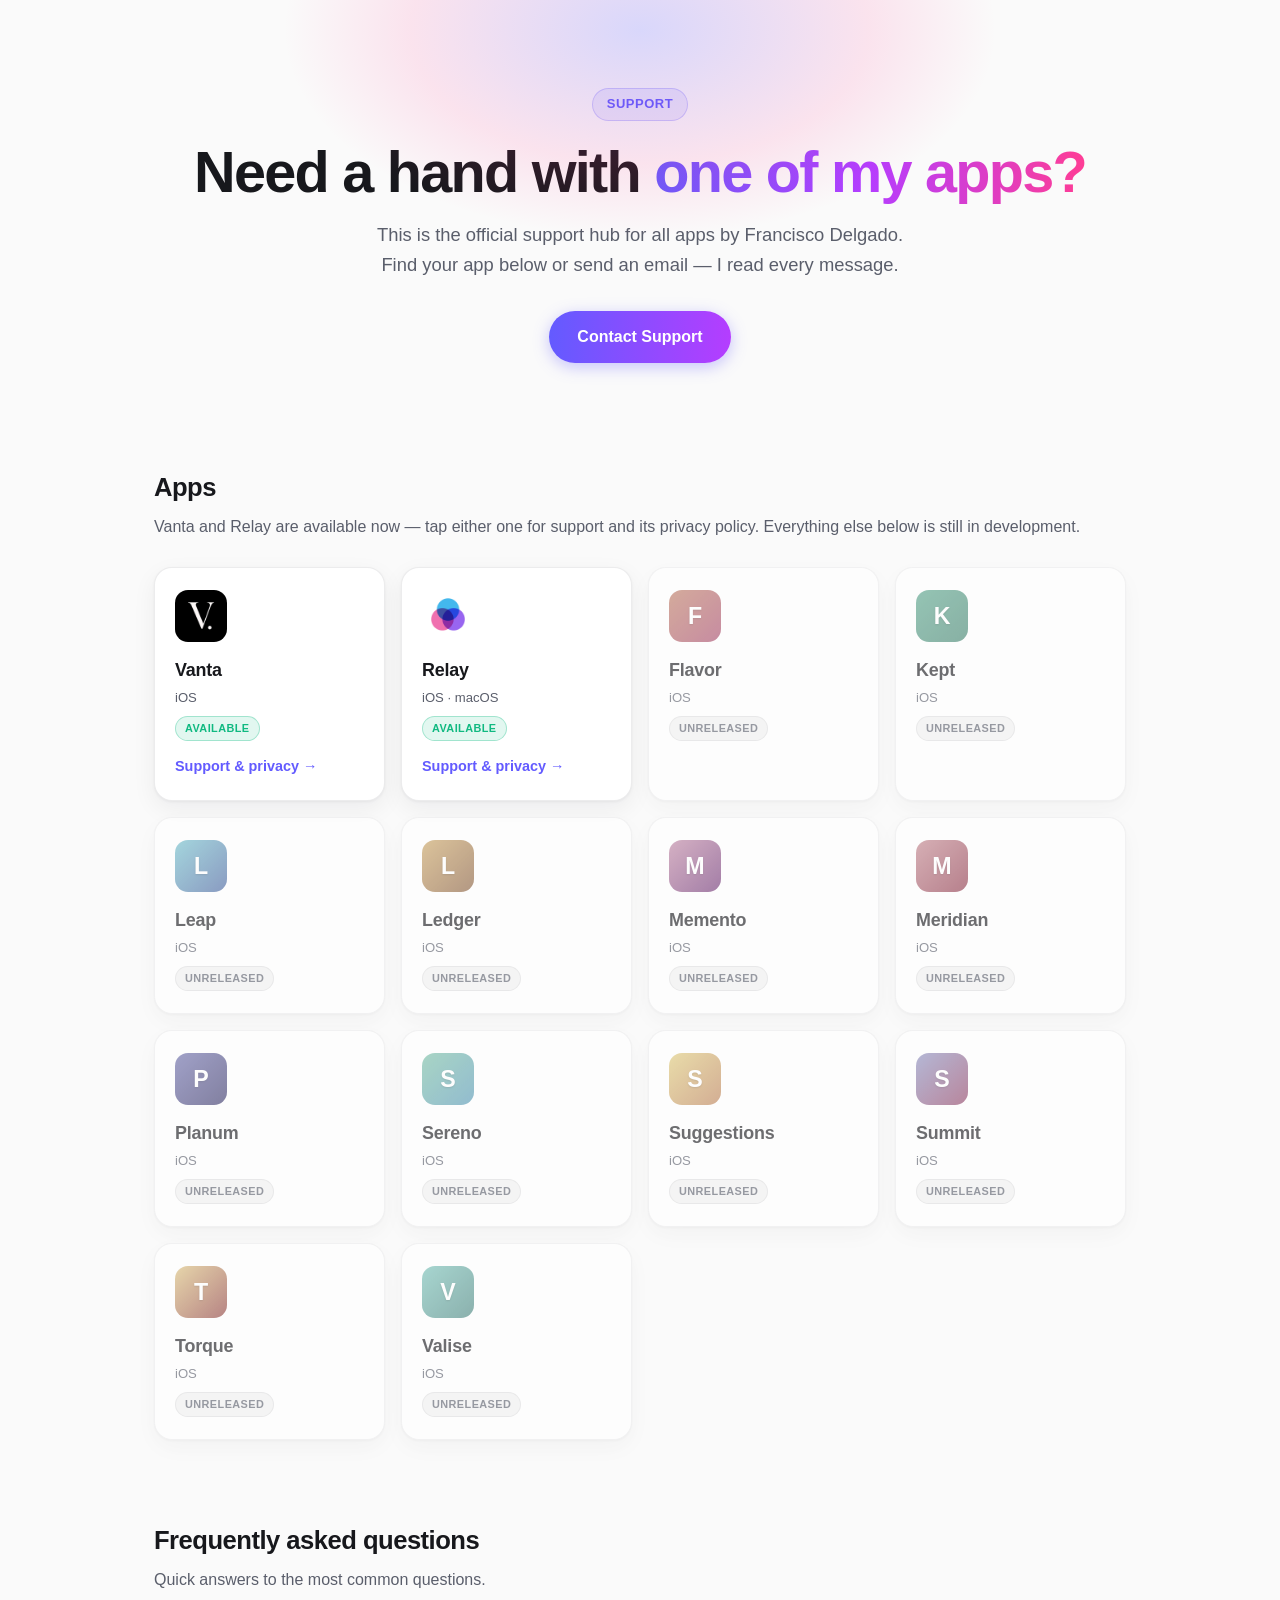
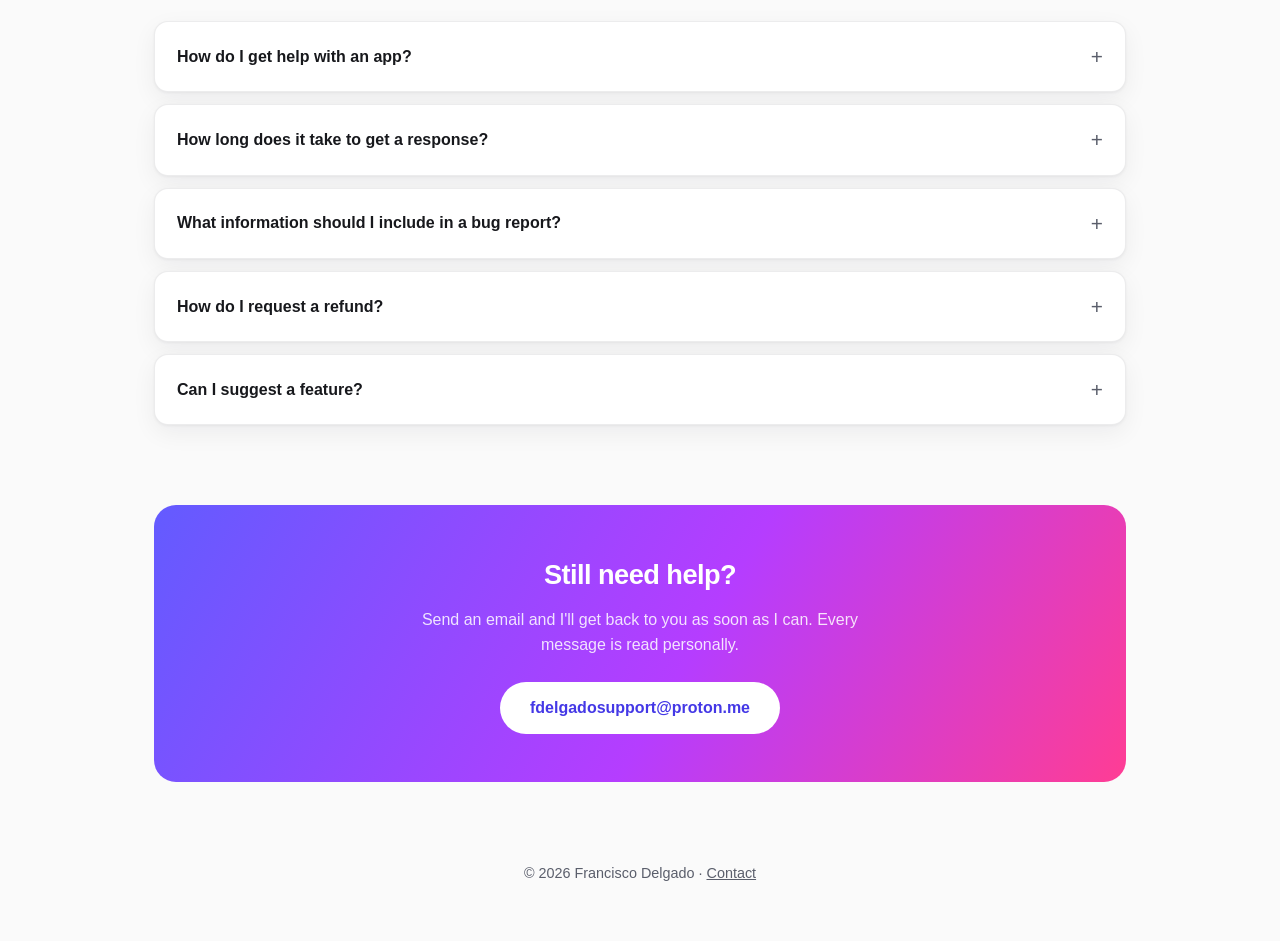
==== index.html @ d61bc94a "Add files via upload" ====
<!DOCTYPE html>
<html lang="en">
<head>
<meta charset="UTF-8">
<meta name="viewport" content="width=device-width, initial-scale=1.0">
<title>App Support — Francisco Delgado</title>
<meta name="description" content="Support hub for apps by Francisco Delgado. Get help with Vanta and see what's coming next.">
<link rel="stylesheet" href="style.css">
</head>
<body>

<header>
  <div class="hero-glow"></div>
  <div class="container">
    <span class="badge">Support</span>
    <h1>Need a hand with <span class="gradient">one of my apps?</span></h1>
    <p class="hero-sub">This is the official support hub for all apps by Francisco Delgado. Find your app below or send an email — I read every message.</p>
    <a class="hero-cta" href="mailto:fdelgadosupport@proton.me?subject=App%20Support">Contact Support</a>
  </div>
</header>

<main class="container">

  <section id="apps">
    <h2 class="section-title">Apps</h2>
    <p class="section-sub">Vanta and Relay are available now — tap either one for support and its privacy policy. Everything else below is still in development.</p>
    <div class="app-grid">

      <a class="app-card" id="vanta" href="vanta.html">
        <img class="app-icon" src="vanta-icon.png" alt="Vanta app icon">
        <div class="app-name">Vanta</div>
        <div class="app-platform">iOS</div>
        <span class="status-badge available">Available</span>
        <span class="app-card-cta">Support & privacy →</span>
      </a>

      <a class="app-card" id="relay" href="relay.html">
        <img class="app-icon" src="relay-icon.png" alt="Relay app icon">
        <div class="app-name">Relay</div>
        <div class="app-platform">iOS · macOS</div>
        <span class="status-badge available">Available</span>
        <span class="app-card-cta">Support & privacy →</span>
      </a>

      <div class="app-card is-unreleased" id="flavor">
        <div class="app-icon g-flavor">F</div>
        <div class="app-name">Flavor</div>
        <div class="app-platform">iOS</div>
        <span class="status-badge unreleased">Unreleased</span>
      </div>

      <div class="app-card is-unreleased" id="kept">
        <div class="app-icon g-kept">K</div>
        <div class="app-name">Kept</div>
        <div class="app-platform">iOS</div>
        <span class="status-badge unreleased">Unreleased</span>
      </div>

      <div class="app-card is-unreleased" id="leap">
        <div class="app-icon g-leap">L</div>
        <div class="app-name">Leap</div>
        <div class="app-platform">iOS</div>
        <span class="status-badge unreleased">Unreleased</span>
      </div>

      <div class="app-card is-unreleased" id="ledger">
        <div class="app-icon g-ledger">L</div>
        <div class="app-name">Ledger</div>
        <div class="app-platform">iOS</div>
        <span class="status-badge unreleased">Unreleased</span>
      </div>

      <div class="app-card is-unreleased" id="memento">
        <div class="app-icon g-memento">M</div>
        <div class="app-name">Memento</div>
        <div class="app-platform">iOS</div>
        <span class="status-badge unreleased">Unreleased</span>
      </div>

      <div class="app-card is-unreleased" id="meridian">
        <div class="app-icon g-meridian">M</div>
        <div class="app-name">Meridian</div>
        <div class="app-platform">iOS</div>
        <span class="status-badge unreleased">Unreleased</span>
      </div>

      <div class="app-card is-unreleased" id="planum">
        <div class="app-icon g-planum">P</div>
        <div class="app-name">Planum</div>
        <div class="app-platform">iOS</div>
        <span class="status-badge unreleased">Unreleased</span>
      </div>

      <div class="app-card is-unreleased" id="sereno">
        <div class="app-icon g-sereno">S</div>
        <div class="app-name">Sereno</div>
        <div class="app-platform">iOS</div>
        <span class="status-badge unreleased">Unreleased</span>
      </div>

      <div class="app-card is-unreleased" id="suggestions">
        <div class="app-icon g-suggestions">S</div>
        <div class="app-name">Suggestions</div>
        <div class="app-platform">iOS</div>
        <span class="status-badge unreleased">Unreleased</span>
      </div>

      <div class="app-card is-unreleased" id="summit">
        <div class="app-icon g-summit">S</div>
        <div class="app-name">Summit</div>
        <div class="app-platform">iOS</div>
        <span class="status-badge unreleased">Unreleased</span>
      </div>

      <div class="app-card is-unreleased" id="torque">
        <div class="app-icon g-torque">T</div>
        <div class="app-name">Torque</div>
        <div class="app-platform">iOS</div>
        <span class="status-badge unreleased">Unreleased</span>
      </div>

      <div class="app-card is-unreleased" id="valise">
        <div class="app-icon g-valise">V</div>
        <div class="app-name">Valise</div>
        <div class="app-platform">iOS</div>
        <span class="status-badge unreleased">Unreleased</span>
      </div>

    </div>
  </section>

  <section id="faq">
    <h2 class="section-title">Frequently asked questions</h2>
    <p class="section-sub">Quick answers to the most common questions.</p>
    <div class="faq-list">
      <details>
        <summary>How do I get help with an app?</summary>
        <div class="faq-body">Email <a href="mailto:fdelgadosupport@proton.me">fdelgadosupport@proton.me</a> with the app name in the subject line, or open the app's page above and use its "Get support" link. Please describe what happened, what you expected, and — if possible — the steps to reproduce the issue.</div>
      </details>
      <details>
        <summary>How long does it take to get a response?</summary>
        <div class="faq-body">I aim to reply to every support email within 2–3 business days. Bug reports that affect many users are prioritized.</div>
      </details>
      <details>
        <summary>What information should I include in a bug report?</summary>
        <div class="faq-body">The app name and version, your iPhone or iPad model, your iOS version, and a short description of the problem. Screenshots or screen recordings help a lot.</div>
      </details>
      <details>
        <summary>How do I request a refund?</summary>
        <div class="faq-body">Purchases and subscriptions are processed by Apple, so refunds are handled directly through them. Visit <a href="https://reportaproblem.apple.com" target="_blank" rel="noopener">reportaproblem.apple.com</a>, sign in with your Apple ID, and select the purchase you'd like refunded.</div>
      </details>
      <details>
        <summary>Can I suggest a feature?</summary>
        <div class="faq-body">Absolutely — feature ideas are always welcome. Send them to the same support email with the app name in the subject line.</div>
      </details>
    </div>
  </section>

  <section id="contact">
    <div class="contact-card">
      <h2>Still need help?</h2>
      <p>Send an email and I'll get back to you as soon as I can. Every message is read personally.</p>
      <a class="contact-btn" href="mailto:fdelgadosupport@proton.me?subject=App%20Support">fdelgadosupport@proton.me</a>
    </div>
  </section>

</main>

<footer>
  <div class="container">
    © 2026 Francisco Delgado · <a href="mailto:fdelgadosupport@proton.me">Contact</a>
  </div>
</footer>

</body>
</html>
---- style.css ----
:root {
  --bg: #fafafa;
  --surface: #ffffff;
  --text: #17181c;
  --text-secondary: #5a5e6b;
  --border: rgba(23, 24, 28, 0.08);
  --shadow: 0 1px 3px rgba(23, 24, 28, 0.05), 0 8px 24px rgba(23, 24, 28, 0.06);
  --shadow-hover: 0 2px 6px rgba(23, 24, 28, 0.07), 0 16px 40px rgba(23, 24, 28, 0.12);
}
@media (prefers-color-scheme: dark) {
  :root {
    --bg: #0c0d12;
    --surface: #16181f;
    --text: #f2f3f7;
    --text-secondary: #9aa0af;
    --border: rgba(242, 243, 247, 0.09);
    --shadow: 0 1px 3px rgba(0, 0, 0, 0.3), 0 8px 24px rgba(0, 0, 0, 0.35);
    --shadow-hover: 0 2px 6px rgba(0, 0, 0, 0.35), 0 16px 40px rgba(0, 0, 0, 0.5);
  }
}

* { margin: 0; padding: 0; box-sizing: border-box; }

body {
  font-family: -apple-system, BlinkMacSystemFont, "SF Pro Text", "Segoe UI", Roboto, Helvetica, Arial, sans-serif;
  background: var(--bg);
  color: var(--text);
  line-height: 1.6;
  -webkit-font-smoothing: antialiased;
}

.container {
  max-width: 1020px;
  margin: 0 auto;
  padding: 0 24px;
}

/* ---- Hero ---- */
header {
  padding: 88px 0 64px;
  text-align: center;
  position: relative;
  overflow: hidden;
}
header.compact { padding: 56px 0 48px; }
.hero-glow {
  position: absolute;
  top: -180px;
  left: 50%;
  transform: translateX(-50%);
  width: 720px;
  height: 420px;
  background: radial-gradient(ellipse at center,
    rgba(99, 91, 255, 0.22) 0%,
    rgba(255, 61, 148, 0.12) 45%,
    transparent 70%);
  pointer-events: none;
}
.badge {
  display: inline-block;
  font-size: 13px;
  font-weight: 600;
  letter-spacing: 0.04em;
  text-transform: uppercase;
  color: #635bff;
  background: rgba(99, 91, 255, 0.1);
  border: 1px solid rgba(99, 91, 255, 0.25);
  padding: 5px 14px;
  border-radius: 999px;
  margin-bottom: 20px;
}
@media (prefers-color-scheme: dark) {
  .badge { color: #9d97ff; }
}
h1 {
  font-size: clamp(2.4rem, 6vw, 3.6rem);
  font-weight: 800;
  letter-spacing: -0.03em;
  line-height: 1.1;
  margin-bottom: 16px;
}
h1 .gradient {
  background: linear-gradient(92deg, #635bff 0%, #b53dff 50%, #ff3d94 100%);
  -webkit-background-clip: text;
  background-clip: text;
  -webkit-text-fill-color: transparent;
  color: transparent;
}
.hero-sub {
  font-size: 1.15rem;
  color: var(--text-secondary);
  max-width: 560px;
  margin: 0 auto 32px;
}
.hero-cta {
  display: inline-block;
  font-size: 1rem;
  font-weight: 600;
  color: #fff;
  background: linear-gradient(92deg, #635bff, #b53dff);
  padding: 13px 28px;
  border-radius: 999px;
  text-decoration: none;
  box-shadow: 0 4px 16px rgba(99, 91, 255, 0.35);
  transition: transform 0.15s ease, box-shadow 0.15s ease;
}
.hero-cta:hover {
  transform: translateY(-2px);
  box-shadow: 0 8px 24px rgba(99, 91, 255, 0.45);
}

/* ---- Back link ---- */
.back-link {
  display: inline-flex;
  align-items: center;
  gap: 6px;
  font-size: 0.9rem;
  font-weight: 600;
  color: var(--text-secondary);
  text-decoration: none;
}
.back-link:hover { color: var(--text); }

/* ---- App detail hero ---- */
.app-hero {
  display: flex;
  align-items: center;
  gap: 20px;
  margin-top: 28px;
}
.app-hero-icon {
  width: 72px;
  height: 72px;
  border-radius: 18px;
  display: flex;
  align-items: center;
  justify-content: center;
  font-size: 2rem;
  font-weight: 800;
  color: #fff;
  text-shadow: 0 1px 2px rgba(0, 0, 0, 0.18);
  flex-shrink: 0;
  box-shadow: var(--shadow);
}
.app-hero-info { text-align: left; }
.app-hero-info h1 {
  font-size: 2rem;
  margin-bottom: 6px;
}
.app-hero-meta {
  display: flex;
  align-items: center;
  gap: 10px;
  color: var(--text-secondary);
  font-weight: 500;
}

/* ---- Section headings ---- */
section { padding: 40px 0; }
.section-title {
  font-size: 1.6rem;
  font-weight: 700;
  letter-spacing: -0.02em;
  margin-bottom: 6px;
}
.section-sub {
  color: var(--text-secondary);
  margin-bottom: 28px;
}

/* ---- App grid ---- */
.app-grid {
  display: grid;
  grid-template-columns: repeat(auto-fill, minmax(220px, 1fr));
  gap: 16px;
}
.app-card {
  background: var(--surface);
  border: 1px solid var(--border);
  border-radius: 18px;
  padding: 22px 20px;
  box-shadow: var(--shadow);
  display: flex;
  flex-direction: column;
  align-items: flex-start;
  gap: 14px;
  transition: transform 0.18s ease, box-shadow 0.18s ease, border-color 0.18s ease;
  text-decoration: none;
  color: inherit;
}
a.app-card:hover {
  transform: translateY(-5px);
  box-shadow: var(--shadow-hover);
  border-color: rgba(99, 91, 255, 0.4);
}
a.app-card:hover .app-card-cta { text-decoration: underline; }
.app-card.is-unreleased:hover {
  border-color: rgba(128, 128, 128, 0.3);
}
.app-icon {
  width: 52px;
  height: 52px;
  border-radius: 13px;
  display: flex;
  align-items: center;
  justify-content: center;
  font-size: 1.45rem;
  font-weight: 800;
  color: #fff;
  text-shadow: 0 1px 2px rgba(0, 0, 0, 0.18);
  flex-shrink: 0;
}
img.app-icon, img.app-hero-icon {
  object-fit: cover;
  background: none;
}
.app-name {
  font-size: 1.12rem;
  font-weight: 700;
  letter-spacing: -0.01em;
}
.app-platform {
  font-size: 0.82rem;
  font-weight: 500;
  color: var(--text-secondary);
  margin-top: -12px;
}
.app-card-cta {
  font-size: 0.9rem;
  font-weight: 600;
  color: #635bff;
  margin-top: auto;
}
@media (prefers-color-scheme: dark) {
  .app-card-cta { color: #9d97ff; }
}

.status-badge {
  display: inline-block;
  font-size: 0.68rem;
  font-weight: 700;
  letter-spacing: 0.04em;
  text-transform: uppercase;
  padding: 3px 9px;
  border-radius: 999px;
  margin-top: -6px;
}
.status-badge.available {
  color: #10b981;
  background: rgba(16, 185, 129, 0.12);
  border: 1px solid rgba(16, 185, 129, 0.3);
}
.status-badge.unreleased {
  color: var(--text-secondary);
  background: rgba(128, 128, 128, 0.12);
  border: 1px solid var(--border);
}
.app-card.is-unreleased { opacity: 0.62; cursor: default; }
.app-card.is-unreleased .app-icon { filter: grayscale(55%); }

/* Vivid per-app icon gradients */
.g-flavor      { background: linear-gradient(135deg, #ff6b35, #ff2d78); }
.g-kept        { background: linear-gradient(135deg, #10b981, #059669); }
.g-leap        { background: linear-gradient(135deg, #22d3ee, #2563eb); }
.g-ledger      { background: linear-gradient(135deg, #f59e0b, #b45309); }
.g-memento     { background: linear-gradient(135deg, #f472b6, #a21caf); }
.g-meridian    { background: linear-gradient(135deg, #fb7185, #e11d48); }
.g-planum      { background: linear-gradient(135deg, #6366f1, #3730a3); }
.g-relay       { background: linear-gradient(135deg, #38bdf8, #6d28d9); }
.g-sereno      { background: linear-gradient(135deg, #34d399, #0ea5e9); }
.g-suggestions { background: linear-gradient(135deg, #facc15, #f97316); }
.g-summit      { background: linear-gradient(135deg, #818cf8, #db2777); }
.g-torque      { background: linear-gradient(135deg, #fbbf24, #dc2626); }
.g-valise      { background: linear-gradient(135deg, #2dd4bf, #0d9488); }
.g-vanta       { background: linear-gradient(135deg, #64748b, #1e1b4b); }

/* ---- FAQ ---- */
.faq-list { display: flex; flex-direction: column; gap: 12px; }
details {
  background: var(--surface);
  border: 1px solid var(--border);
  border-radius: 14px;
  box-shadow: var(--shadow);
  overflow: hidden;
}
summary {
  cursor: pointer;
  font-weight: 600;
  padding: 18px 22px;
  list-style: none;
  display: flex;
  justify-content: space-between;
  align-items: center;
  gap: 12px;
}
summary::-webkit-details-marker { display: none; }
summary::after {
  content: "+";
  font-size: 1.3rem;
  font-weight: 400;
  color: var(--text-secondary);
  transition: transform 0.2s ease;
}
details[open] summary::after { transform: rotate(45deg); }
.faq-body {
  padding: 0 22px 18px;
  color: var(--text-secondary);
}
.faq-body a { color: #635bff; font-weight: 600; text-decoration: none; }
.faq-body a:hover { text-decoration: underline; }
@media (prefers-color-scheme: dark) {
  .faq-body a { color: #9d97ff; }
}

/* ---- Contact ---- */
.contact-card {
  background: linear-gradient(120deg, #635bff, #b53dff 55%, #ff3d94);
  border-radius: 22px;
  padding: 48px 32px;
  text-align: center;
  color: #fff;
}
.contact-card h2 {
  font-size: 1.7rem;
  font-weight: 800;
  letter-spacing: -0.02em;
  margin-bottom: 10px;
}
.contact-card p {
  color: rgba(255, 255, 255, 0.85);
  max-width: 480px;
  margin: 0 auto 24px;
}
.contact-btn {
  display: inline-block;
  background: #fff;
  color: #4438e6;
  font-weight: 700;
  padding: 13px 30px;
  border-radius: 999px;
  text-decoration: none;
  transition: transform 0.15s ease;
}
.contact-btn:hover { transform: translateY(-2px); }

/* ---- Privacy policy ---- */
.policy-card {
  background: var(--surface);
  border: 1px solid var(--border);
  border-radius: 18px;
  box-shadow: var(--shadow);
  padding: 32px 36px;
}
.policy-card .policy-meta {
  color: var(--text);
  font-weight: 500;
  margin-bottom: 16px;
}
.policy-card h3 {
  font-size: 1.05rem;
  font-weight: 700;
  letter-spacing: -0.01em;
  margin: 22px 0 8px;
}
.policy-card h3:first-of-type { margin-top: 0; }
.policy-card p {
  color: var(--text-secondary);
  margin-bottom: 10px;
}
.policy-card p:last-child { margin-bottom: 0; }
.policy-card a {
  color: #635bff;
  font-weight: 600;
  text-decoration: none;
}
.policy-card a:hover { text-decoration: underline; }
@media (prefers-color-scheme: dark) {
  .policy-card a { color: #9d97ff; }
}

/* ---- Footer ---- */
footer {
  padding: 40px 0 56px;
  text-align: center;
  color: var(--text-secondary);
  font-size: 0.9rem;
}
footer a { color: inherit; }
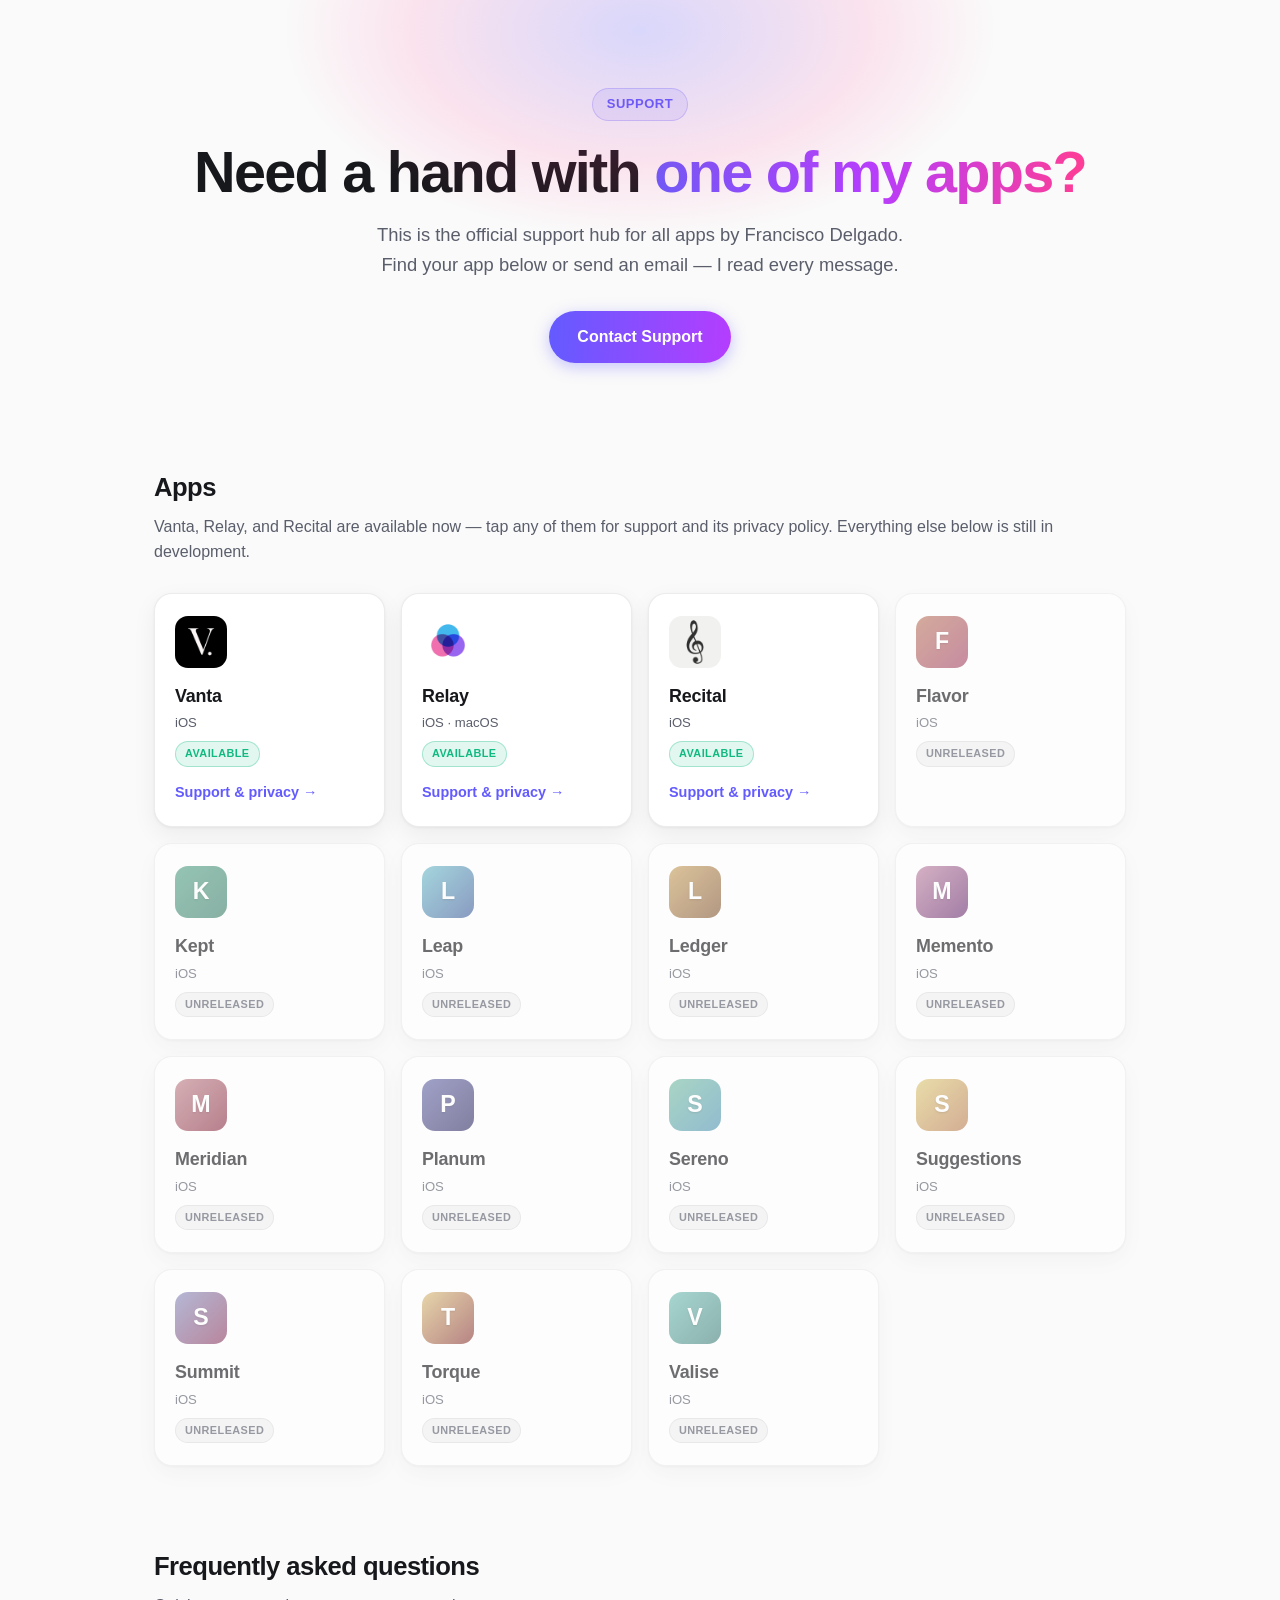
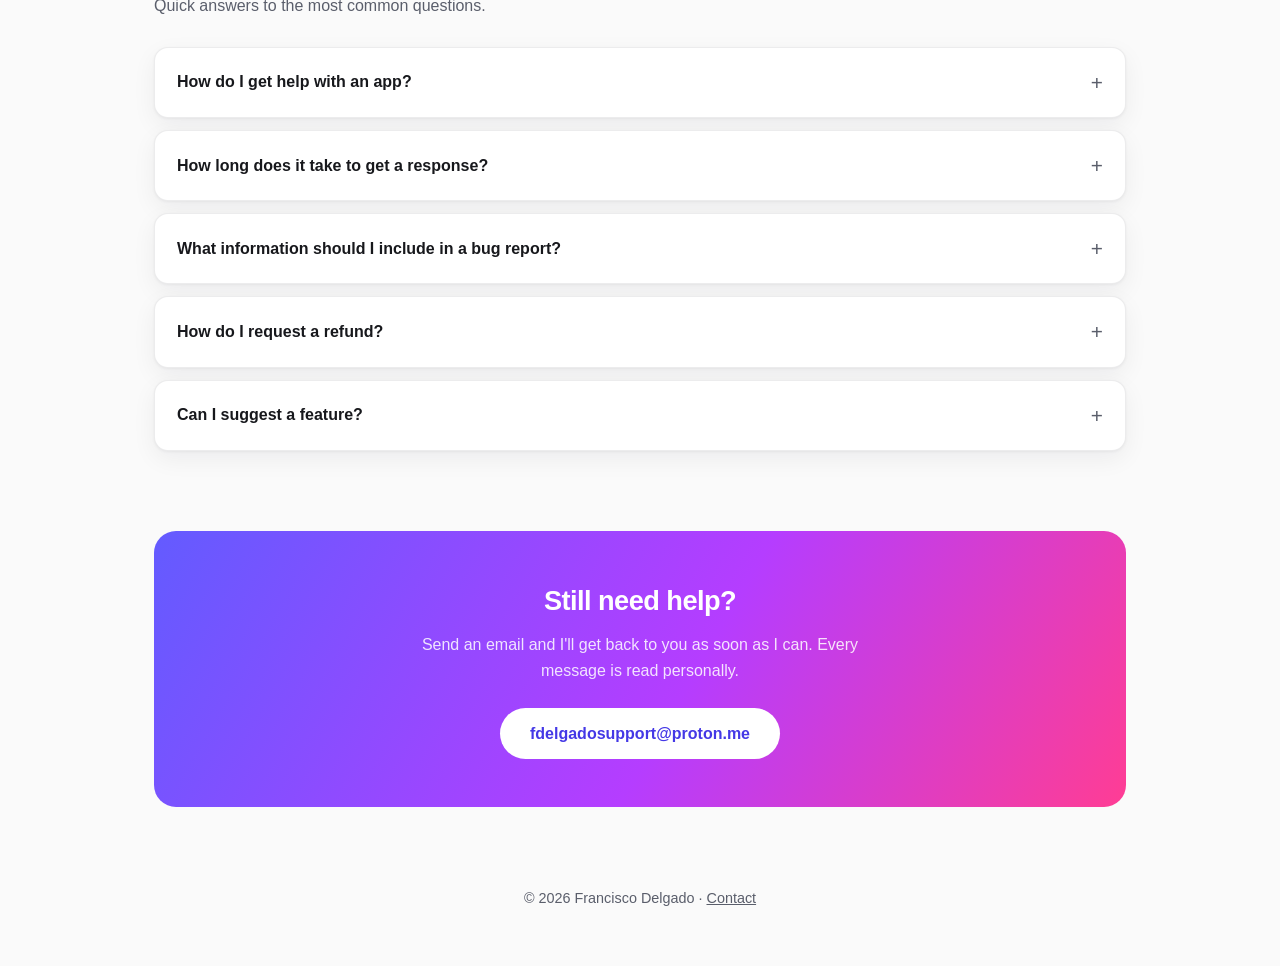
==== commit fa0bb949: "Add files via upload" ====
--- a/index.html
+++ b/index.html
@@ -4,7 +4,7 @@
 <meta charset="UTF-8">
 <meta name="viewport" content="width=device-width, initial-scale=1.0">
 <title>App Support — Francisco Delgado</title>
-<meta name="description" content="Support hub for apps by Francisco Delgado. Get help with Vanta and see what's coming next.">
+<meta name="description" content="Support hub for apps by Francisco Delgado. Get help with Vanta, Relay, and Recital, and see what's coming next.">
 <link rel="stylesheet" href="style.css">
 </head>
 <body>
@@ -23,7 +23,7 @@
 
   <section id="apps">
     <h2 class="section-title">Apps</h2>
-    <p class="section-sub">Vanta and Relay are available now — tap either one for support and its privacy policy. Everything else below is still in development.</p>
+    <p class="section-sub">Vanta, Relay, and Recital are available now — tap any of them for support and its privacy policy. Everything else below is still in development.</p>
     <div class="app-grid">
 
       <a class="app-card" id="vanta" href="vanta.html">
@@ -38,6 +38,14 @@
         <img class="app-icon" src="relay-icon.png" alt="Relay app icon">
         <div class="app-name">Relay</div>
         <div class="app-platform">iOS · macOS</div>
+        <span class="status-badge available">Available</span>
+        <span class="app-card-cta">Support & privacy →</span>
+      </a>
+
+      <a class="app-card" id="recital" href="recital.html">
+        <img class="app-icon" src="recital-icon.png" alt="Recital app icon">
+        <div class="app-name">Recital</div>
+        <div class="app-platform">iOS</div>
         <span class="status-badge available">Available</span>
         <span class="app-card-cta">Support & privacy →</span>
       </a>
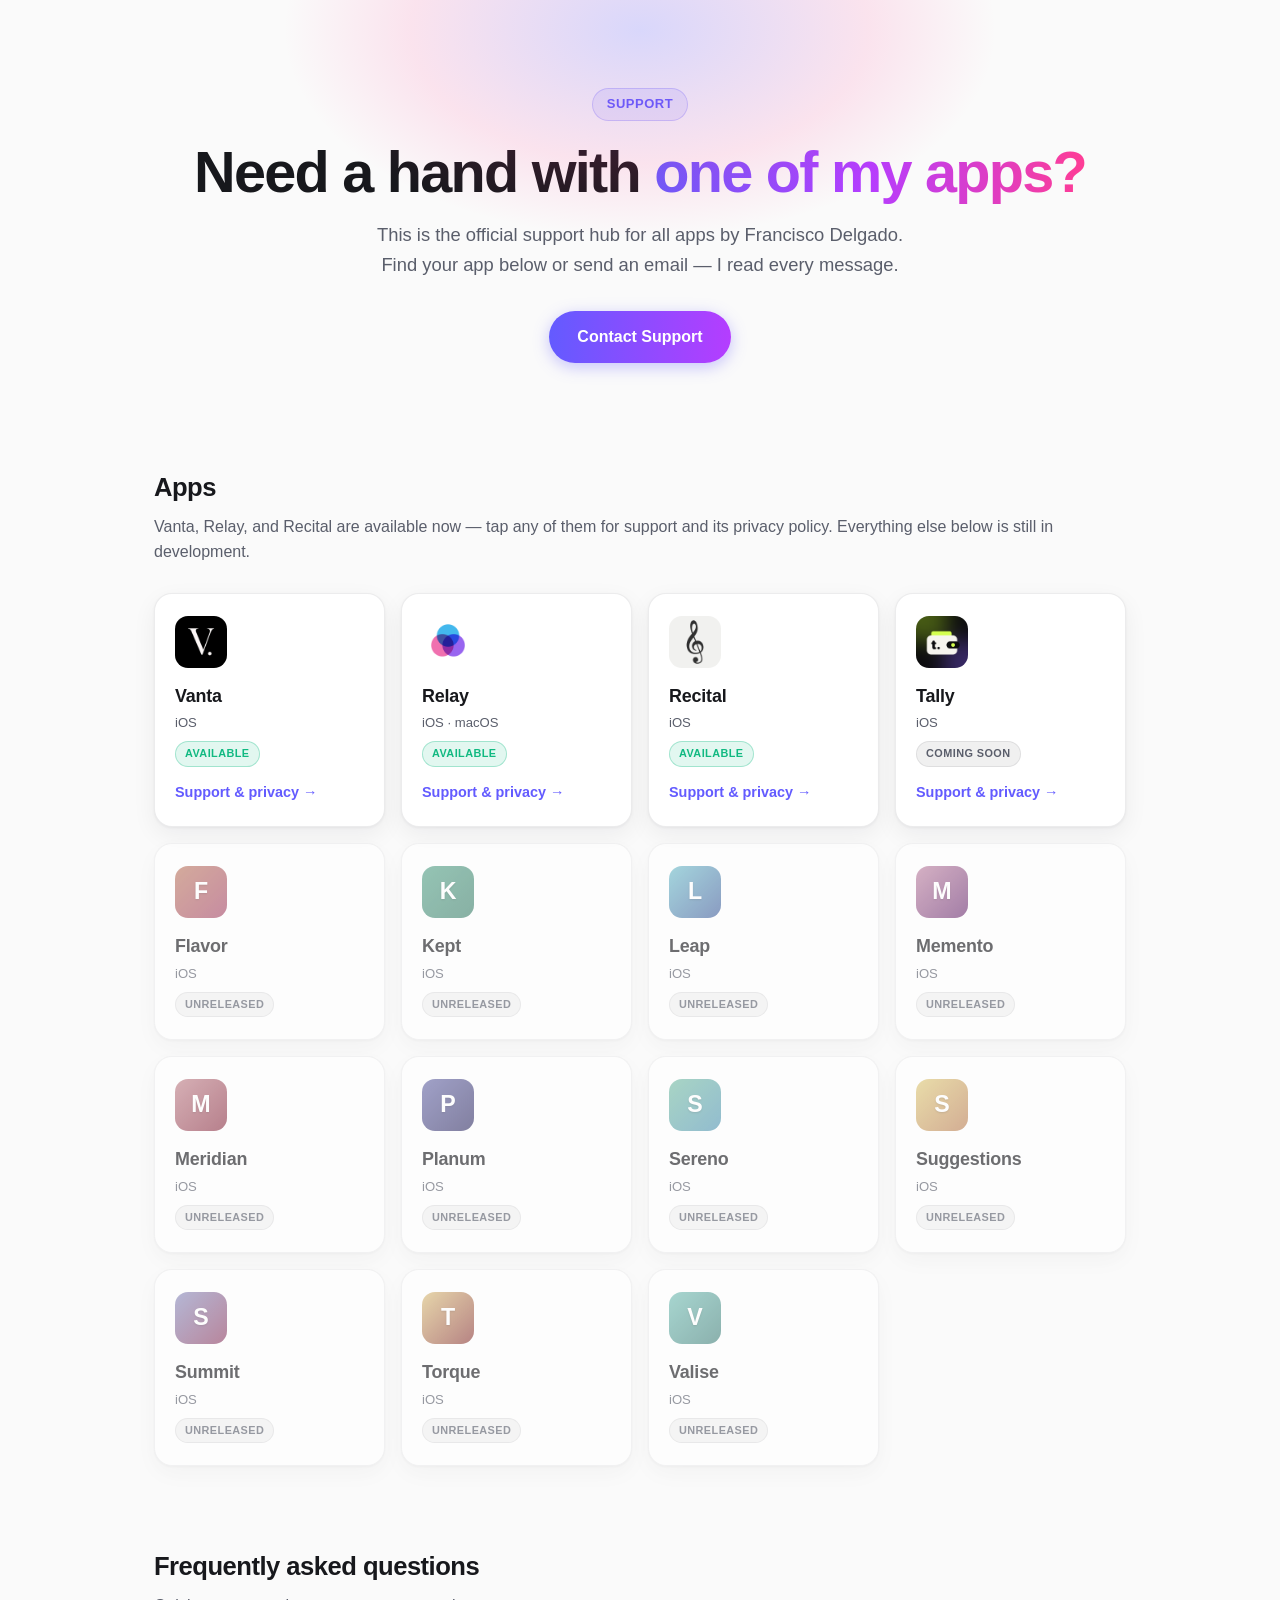
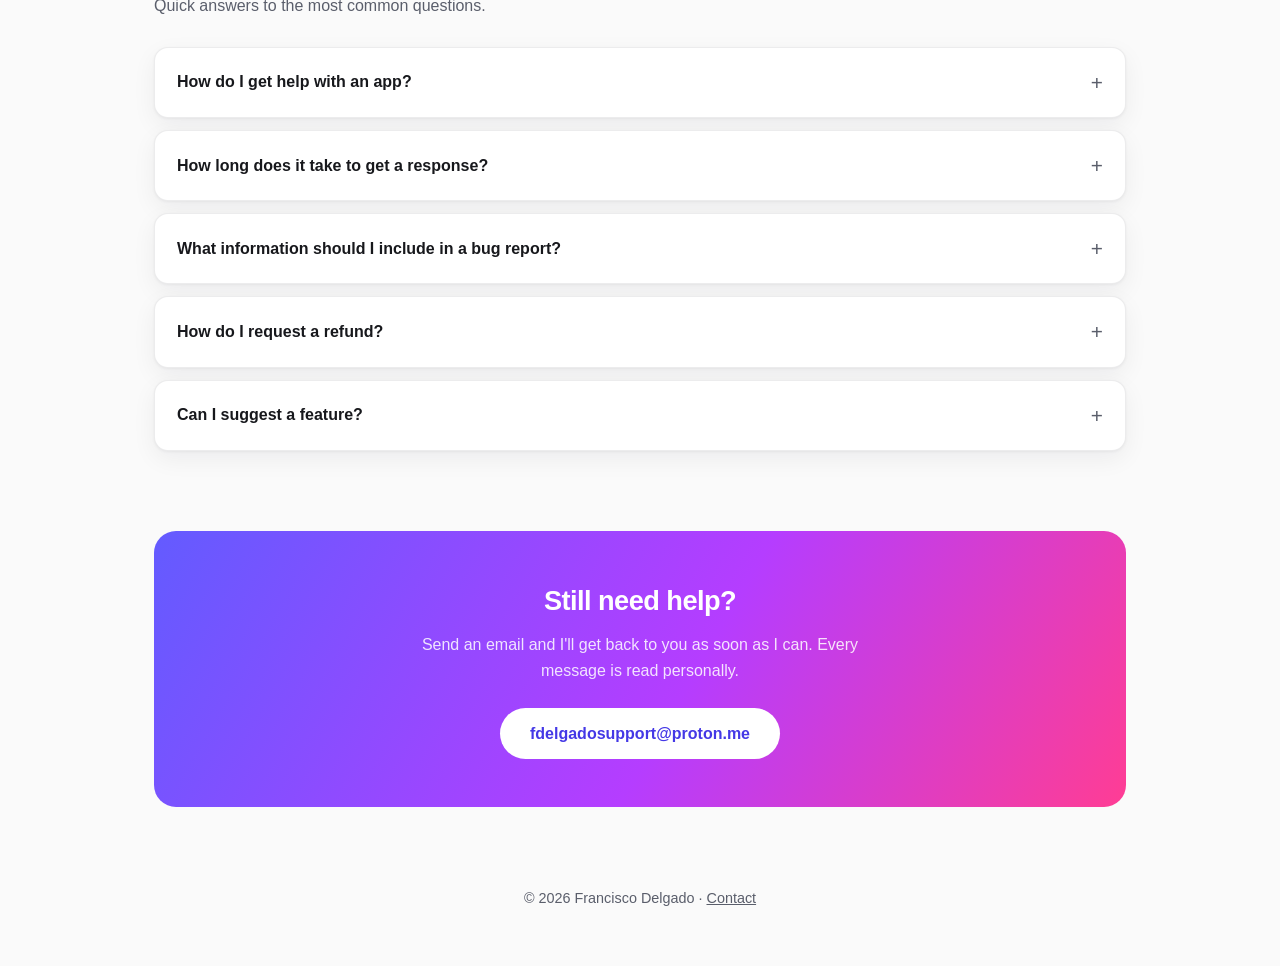
==== commit cea5a4b0: "Add Tally app page and home card; replace placeholder Ledger card Co-Authored-By: Claude Sonnet 5.5 " ====
--- a/index.html
+++ b/index.html
@@ -50,6 +50,14 @@
         <span class="app-card-cta">Support & privacy →</span>
       </a>
 
+      <a class="app-card" id="tally" href="tally.html">
+        <img class="app-icon" src="tally-icon.png" alt="Tally app icon">
+        <div class="app-name">Tally</div>
+        <div class="app-platform">iOS</div>
+        <span class="status-badge unreleased">Coming soon</span>
+        <span class="app-card-cta">Support &amp; privacy →</span>
+      </a>
+
       <div class="app-card is-unreleased" id="flavor">
         <div class="app-icon g-flavor">F</div>
         <div class="app-name">Flavor</div>
@@ -67,13 +75,6 @@
       <div class="app-card is-unreleased" id="leap">
         <div class="app-icon g-leap">L</div>
         <div class="app-name">Leap</div>
-        <div class="app-platform">iOS</div>
-        <span class="status-badge unreleased">Unreleased</span>
-      </div>
-
-      <div class="app-card is-unreleased" id="ledger">
-        <div class="app-icon g-ledger">L</div>
-        <div class="app-name">Ledger</div>
         <div class="app-platform">iOS</div>
         <span class="status-badge unreleased">Unreleased</span>
       </div>
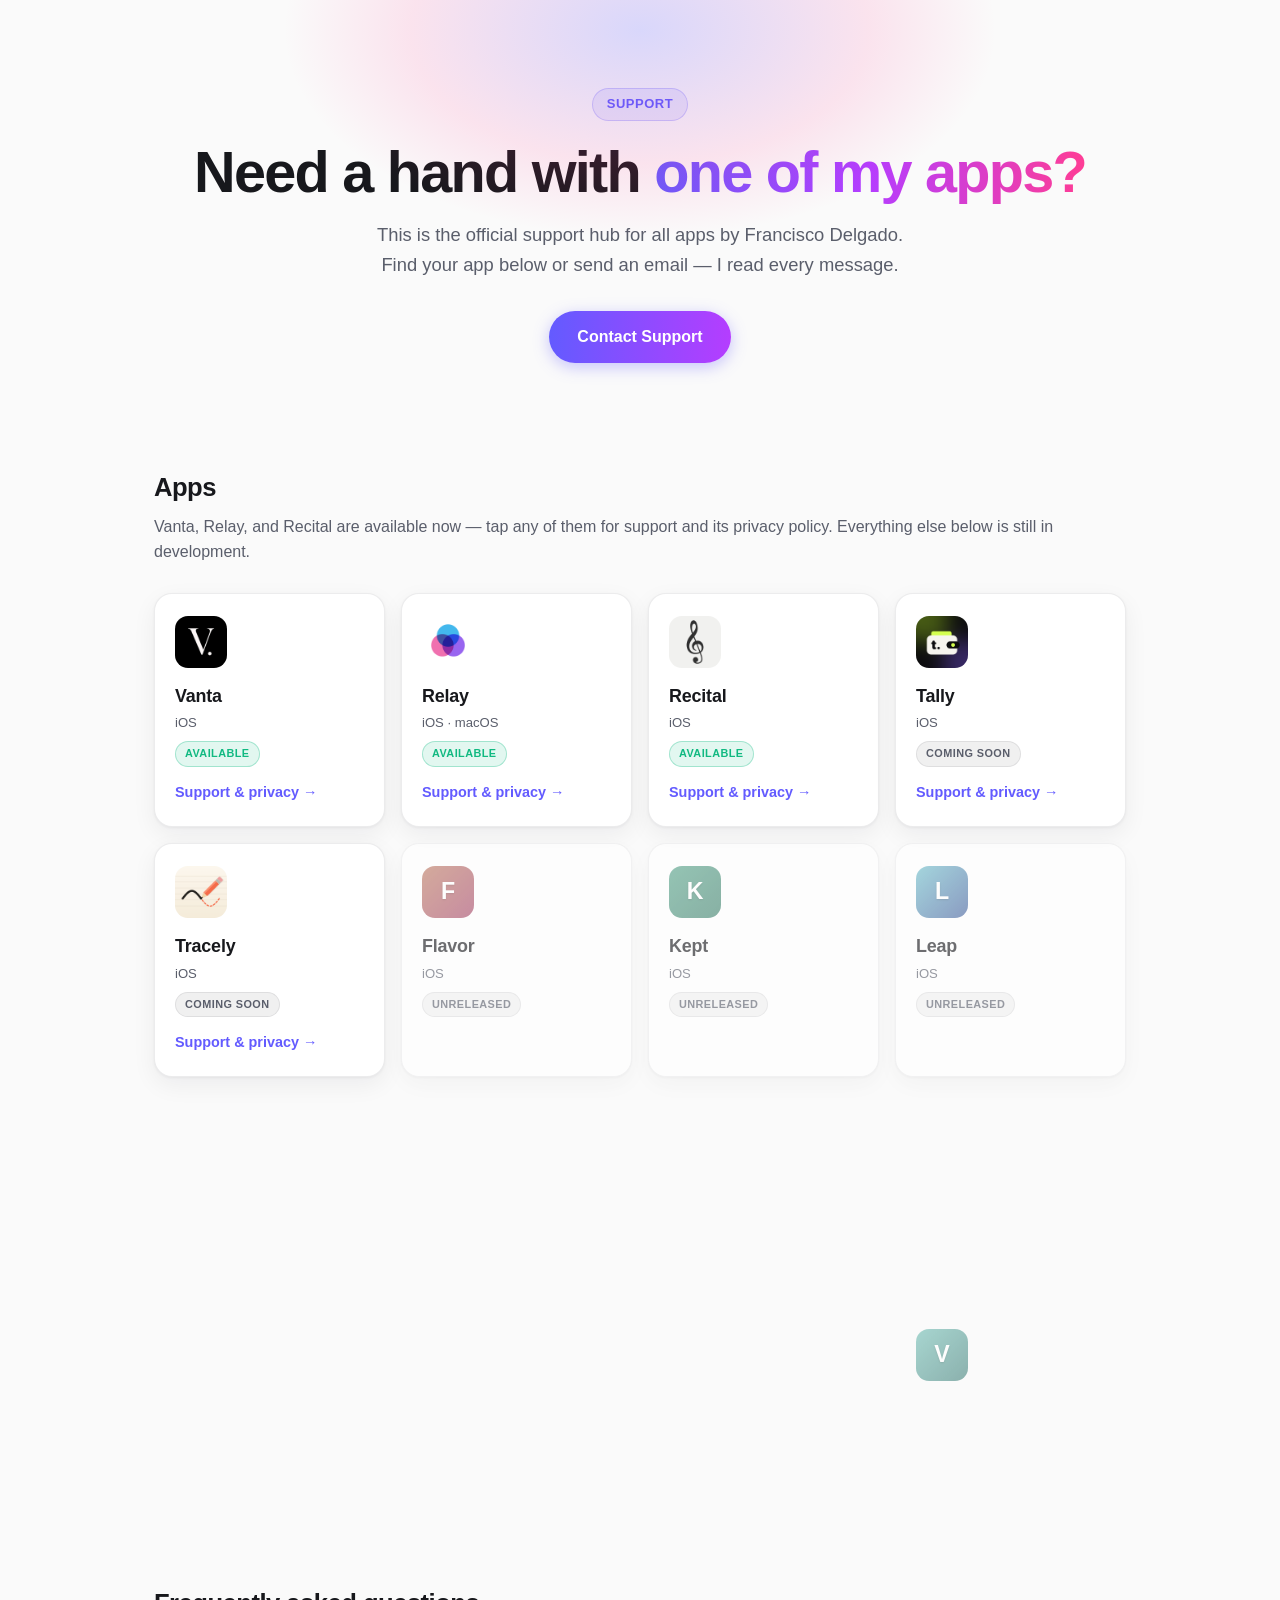
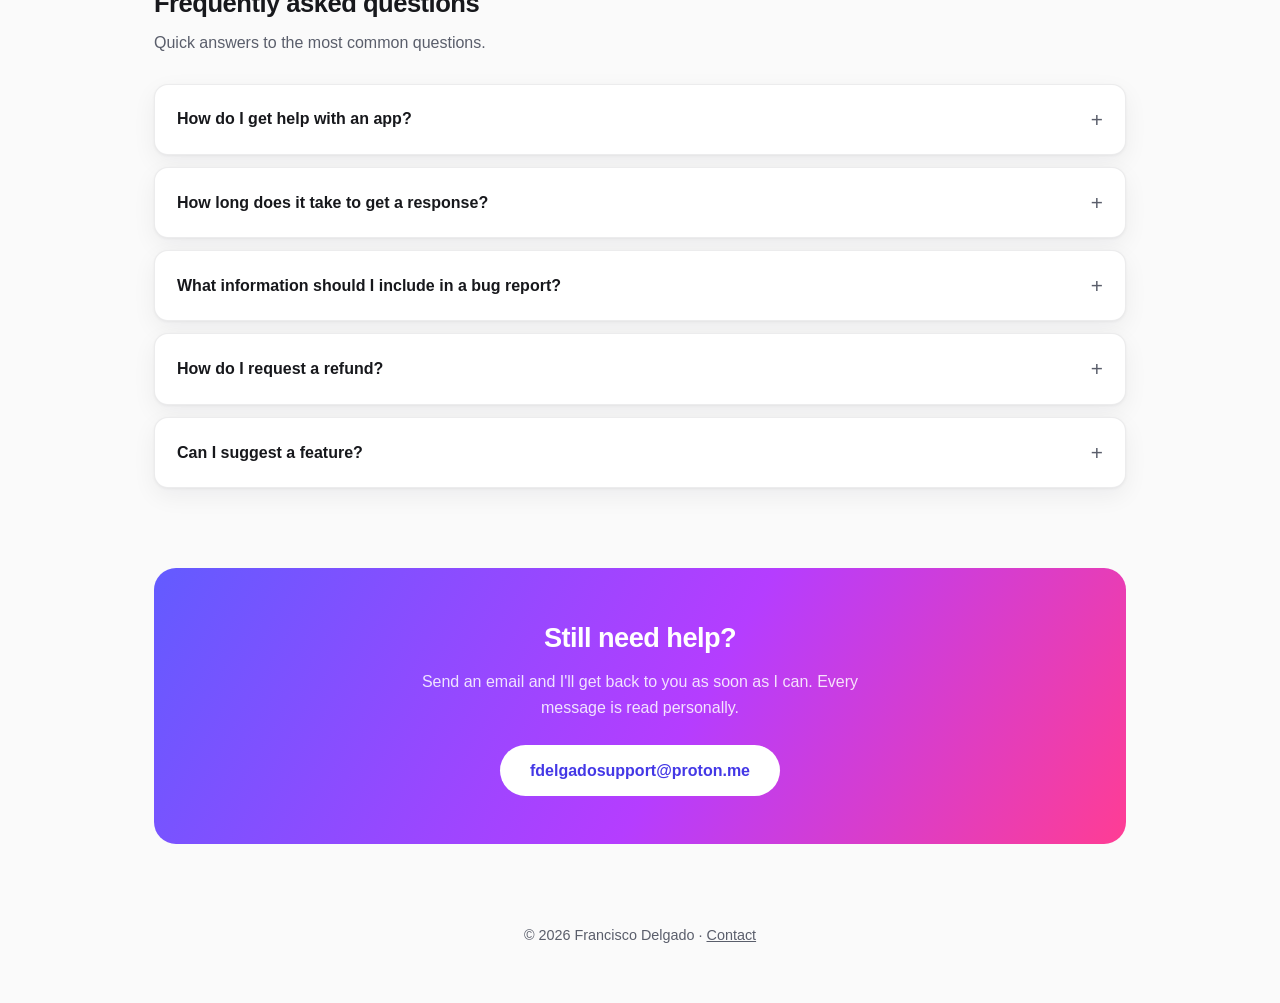
==== commit ce38a91b: "Add Tracely support page, privacy policy and terms Co-Authored-By: Claude Opus 5.5 <noreply@anthropi" ====
--- a/index.html
+++ b/index.html
@@ -53,6 +53,14 @@
       <a class="app-card" id="tally" href="tally.html">
         <img class="app-icon" src="tally-icon.png" alt="Tally app icon">
         <div class="app-name">Tally</div>
+        <div class="app-platform">iOS</div>
+        <span class="status-badge unreleased">Coming soon</span>
+        <span class="app-card-cta">Support &amp; privacy →</span>
+      </a>
+
+      <a class="app-card" id="tracely" href="tracely.html">
+        <img class="app-icon" src="tracely-icon.png" alt="Tracely app icon">
+        <div class="app-name">Tracely</div>
         <div class="app-platform">iOS</div>
         <span class="status-badge unreleased">Coming soon</span>
         <span class="app-card-cta">Support &amp; privacy →</span>
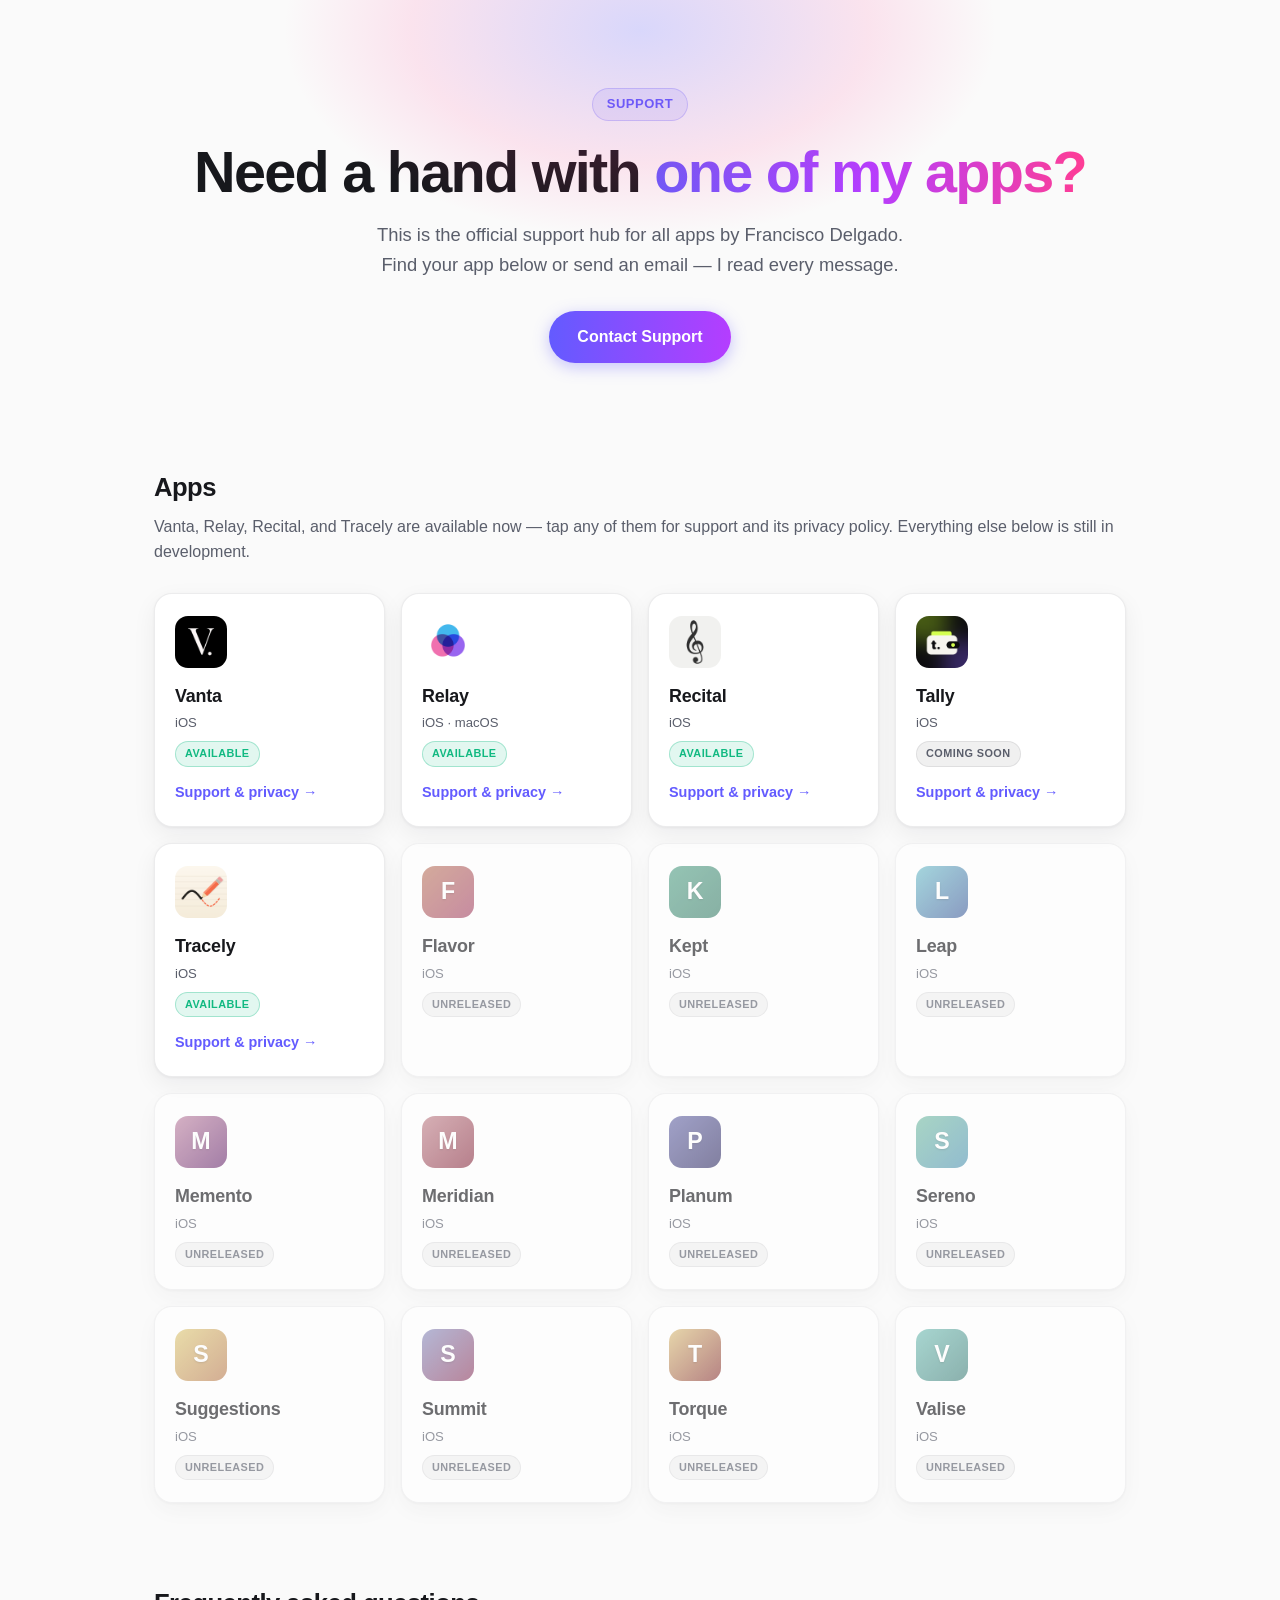
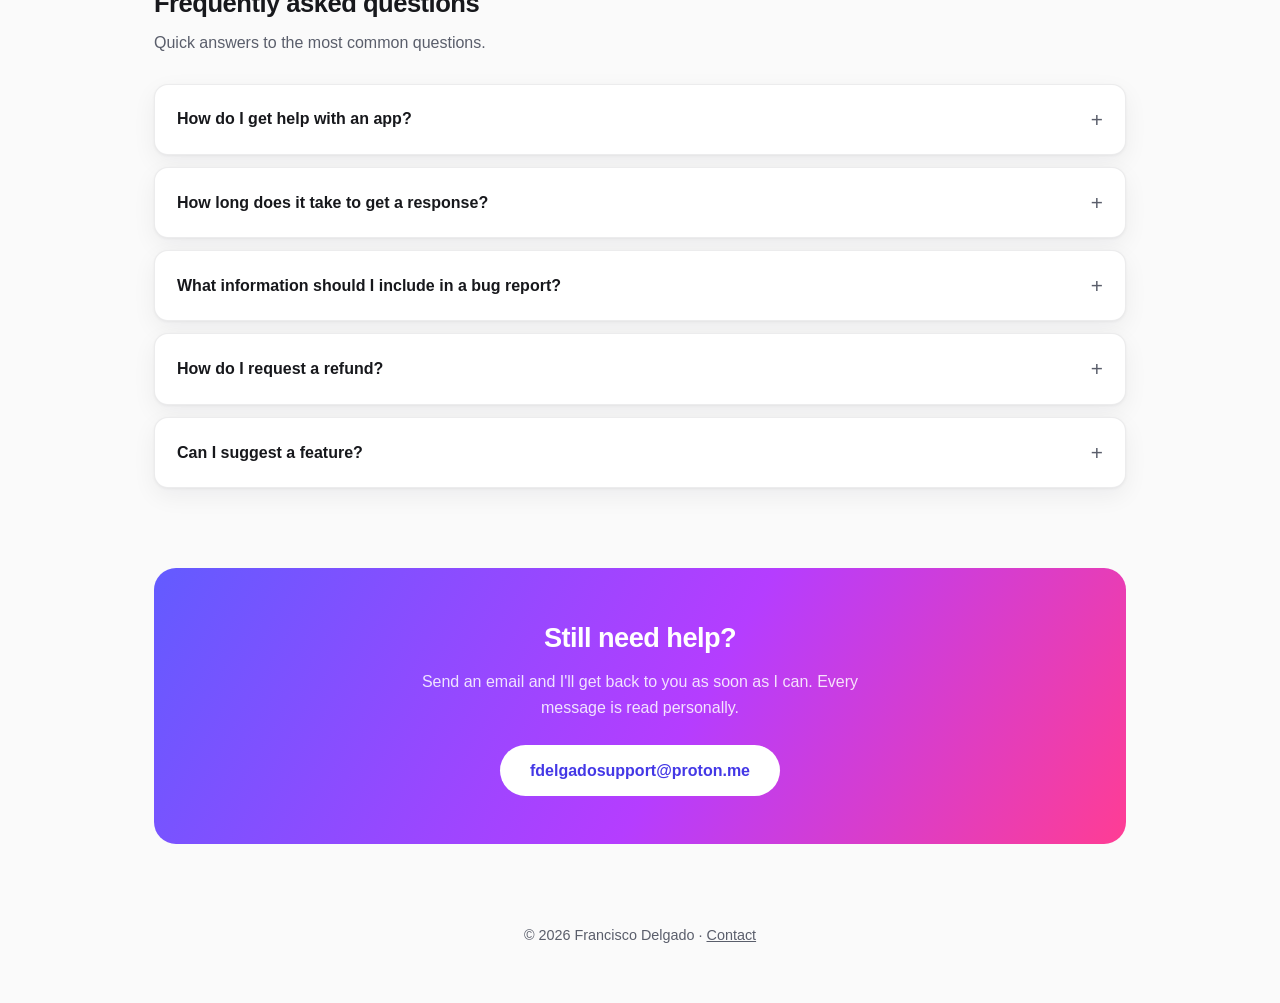
==== commit 68b7cfcc: "Mark Tracely as available Co-Authored-By: Claude Opus 5.5 <noreply@anthropic.com>" ====
--- a/index.html
+++ b/index.html
@@ -4,7 +4,7 @@
 <meta charset="UTF-8">
 <meta name="viewport" content="width=device-width, initial-scale=1.0">
 <title>App Support — Francisco Delgado</title>
-<meta name="description" content="Support hub for apps by Francisco Delgado. Get help with Vanta, Relay, and Recital, and see what's coming next.">
+<meta name="description" content="Support hub for apps by Francisco Delgado. Get help with Vanta, Relay, Recital, and Tracely, and see what's coming next.">
 <link rel="stylesheet" href="style.css">
 </head>
 <body>
@@ -23,7 +23,7 @@
 
   <section id="apps">
     <h2 class="section-title">Apps</h2>
-    <p class="section-sub">Vanta, Relay, and Recital are available now — tap any of them for support and its privacy policy. Everything else below is still in development.</p>
+    <p class="section-sub">Vanta, Relay, Recital, and Tracely are available now — tap any of them for support and its privacy policy. Everything else below is still in development.</p>
     <div class="app-grid">
 
       <a class="app-card" id="vanta" href="vanta.html">
@@ -62,7 +62,7 @@
         <img class="app-icon" src="tracely-icon.png" alt="Tracely app icon">
         <div class="app-name">Tracely</div>
         <div class="app-platform">iOS</div>
-        <span class="status-badge unreleased">Coming soon</span>
+        <span class="status-badge available">Available</span>
         <span class="app-card-cta">Support &amp; privacy →</span>
       </a>
 
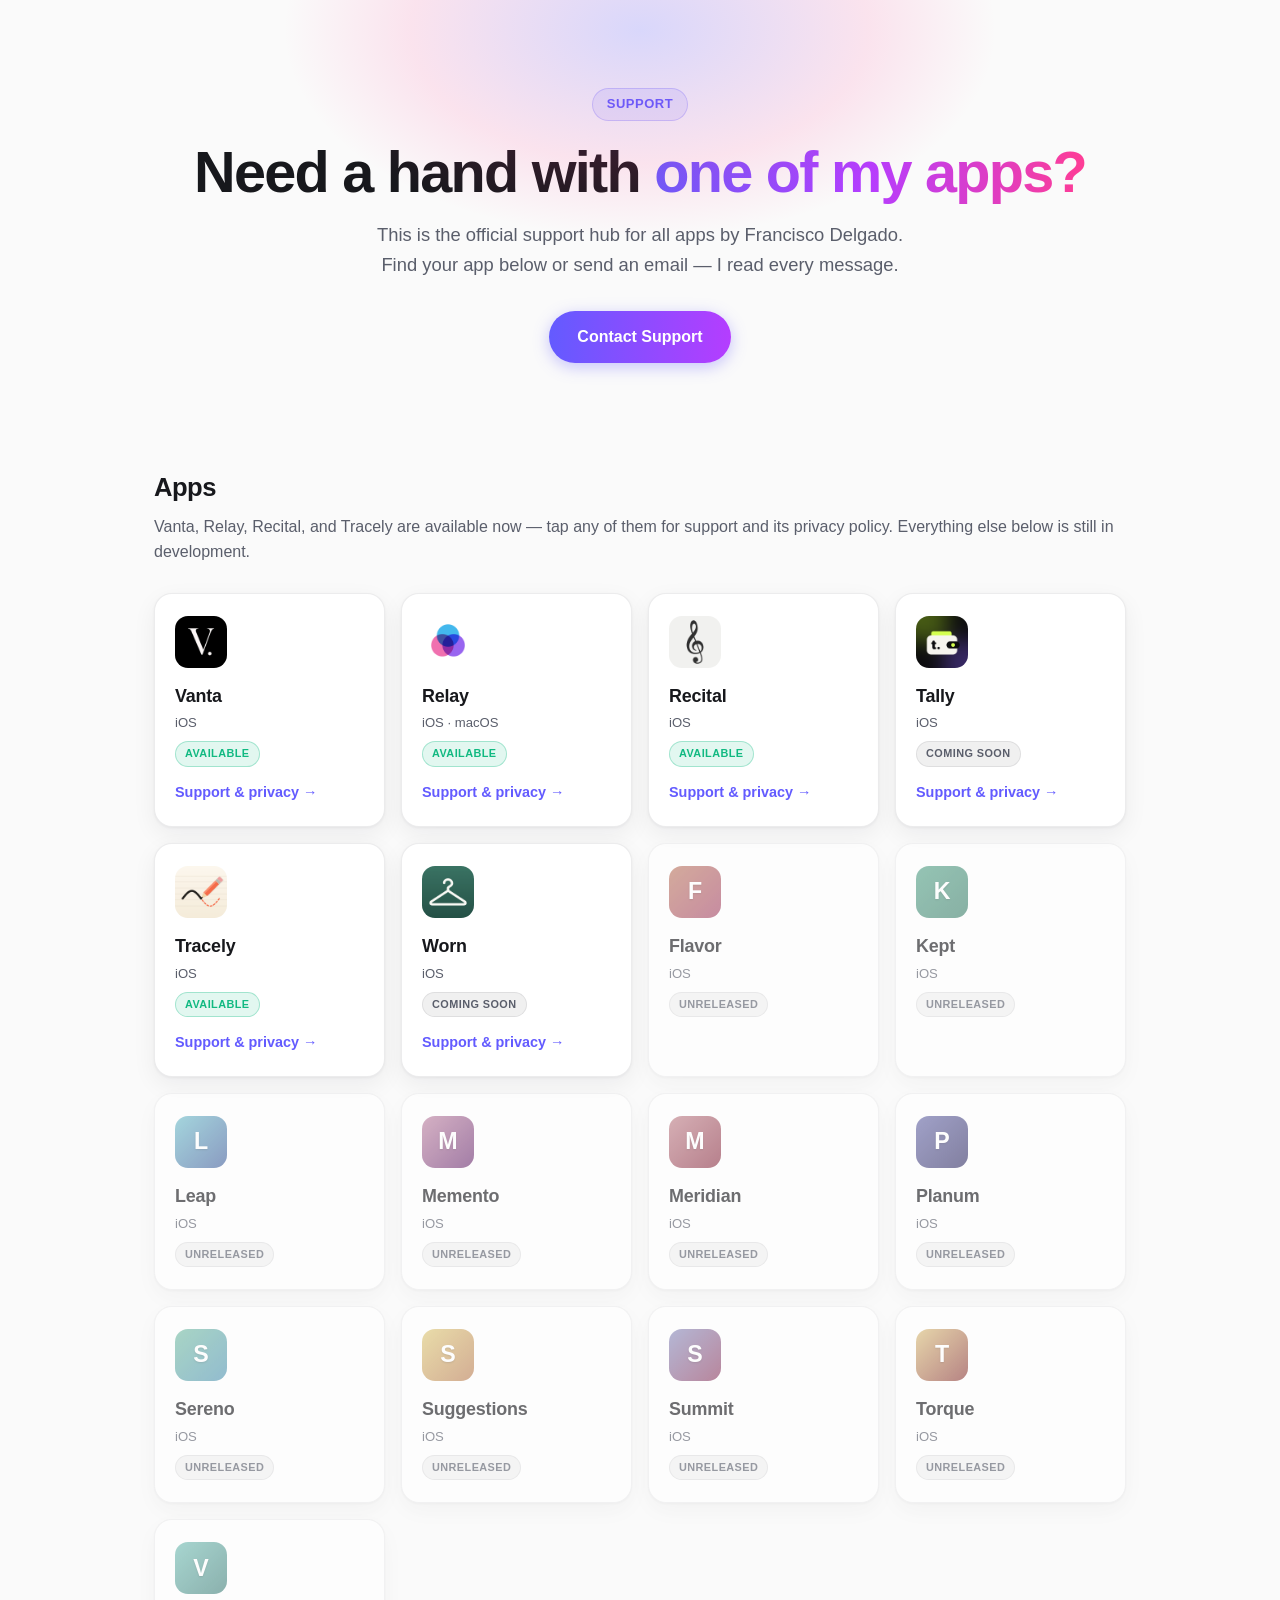
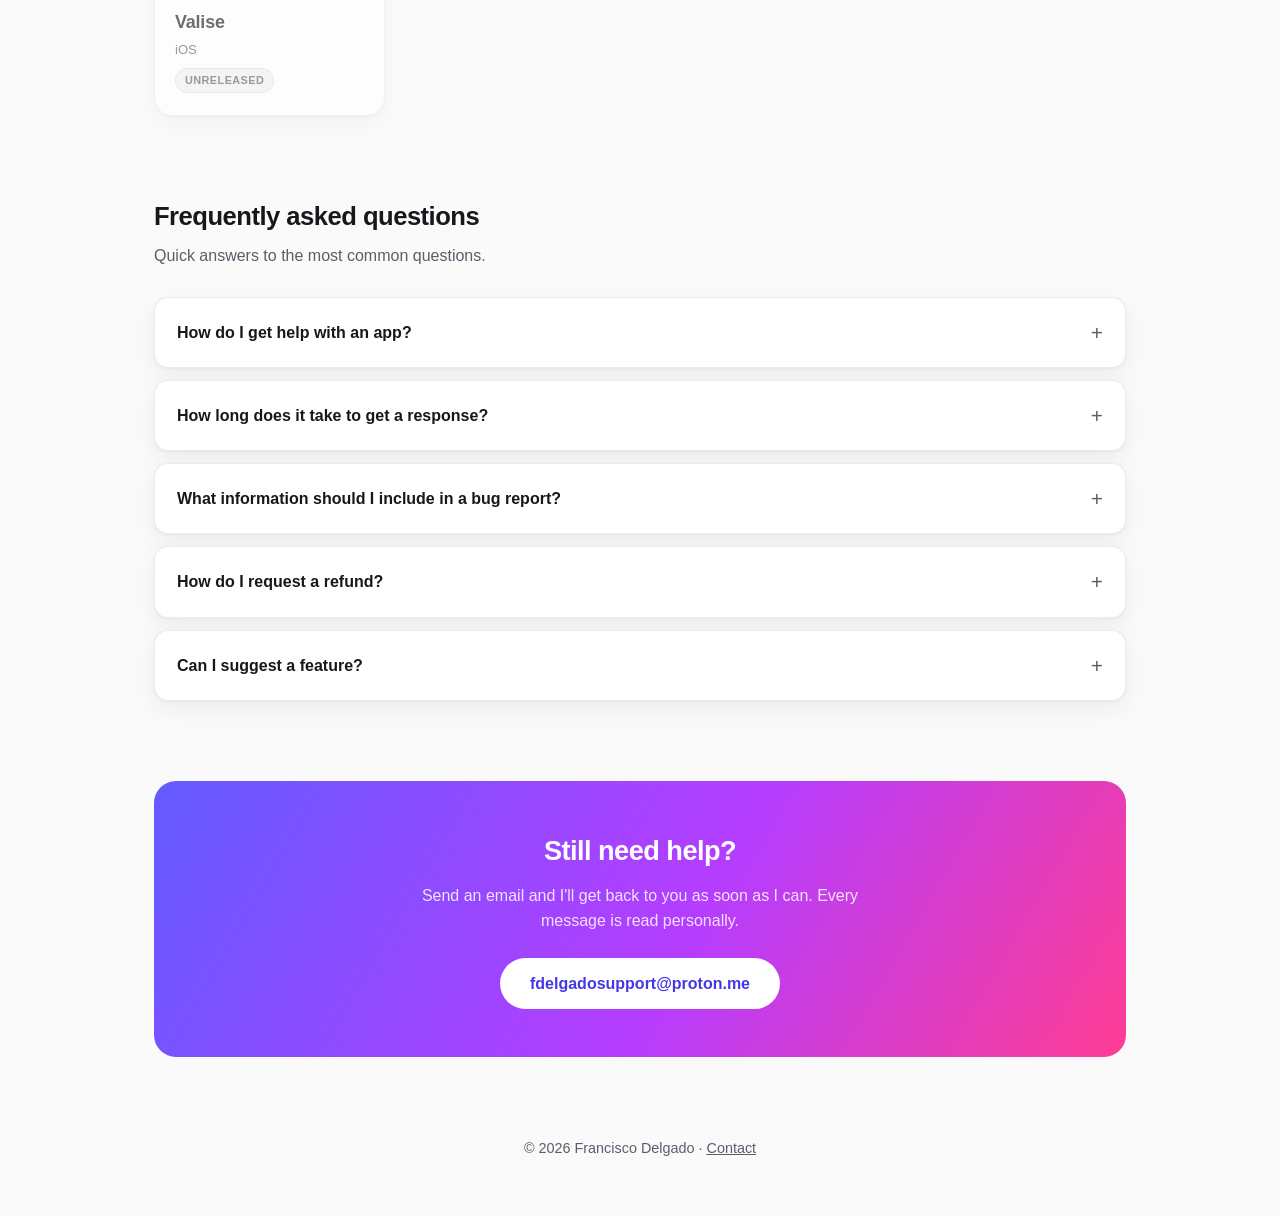
==== commit ff317e90: "Add Worn support page, privacy policy and terms Co-Authored-By: Claude Opus 5.5 <noreply@anthropic.c" ====
--- a/index.html
+++ b/index.html
@@ -66,6 +66,14 @@
         <span class="app-card-cta">Support &amp; privacy →</span>
       </a>
 
+      <a class="app-card" id="worn" href="worn.html">
+        <img class="app-icon" src="worn-icon.png" alt="Worn app icon">
+        <div class="app-name">Worn</div>
+        <div class="app-platform">iOS</div>
+        <span class="status-badge unreleased">Coming soon</span>
+        <span class="app-card-cta">Support &amp; privacy →</span>
+      </a>
+
       <div class="app-card is-unreleased" id="flavor">
         <div class="app-icon g-flavor">F</div>
         <div class="app-name">Flavor</div>
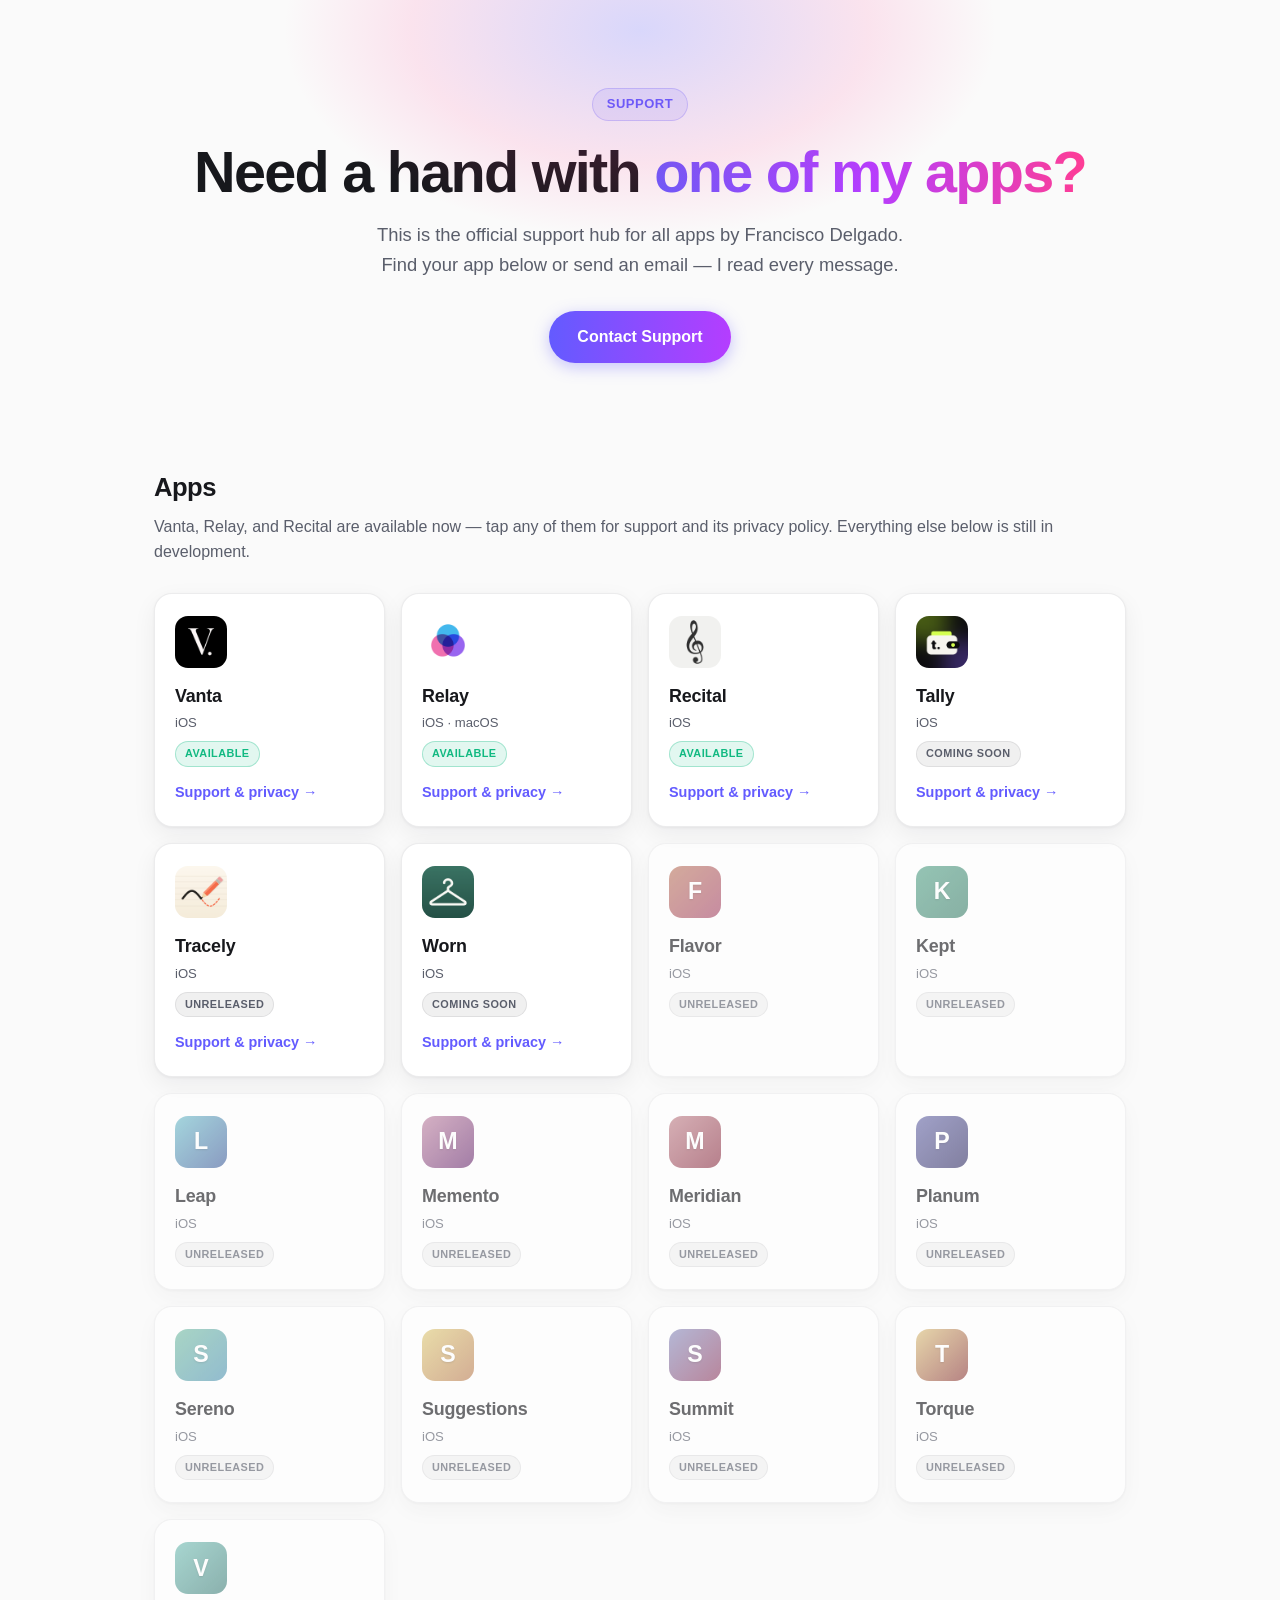
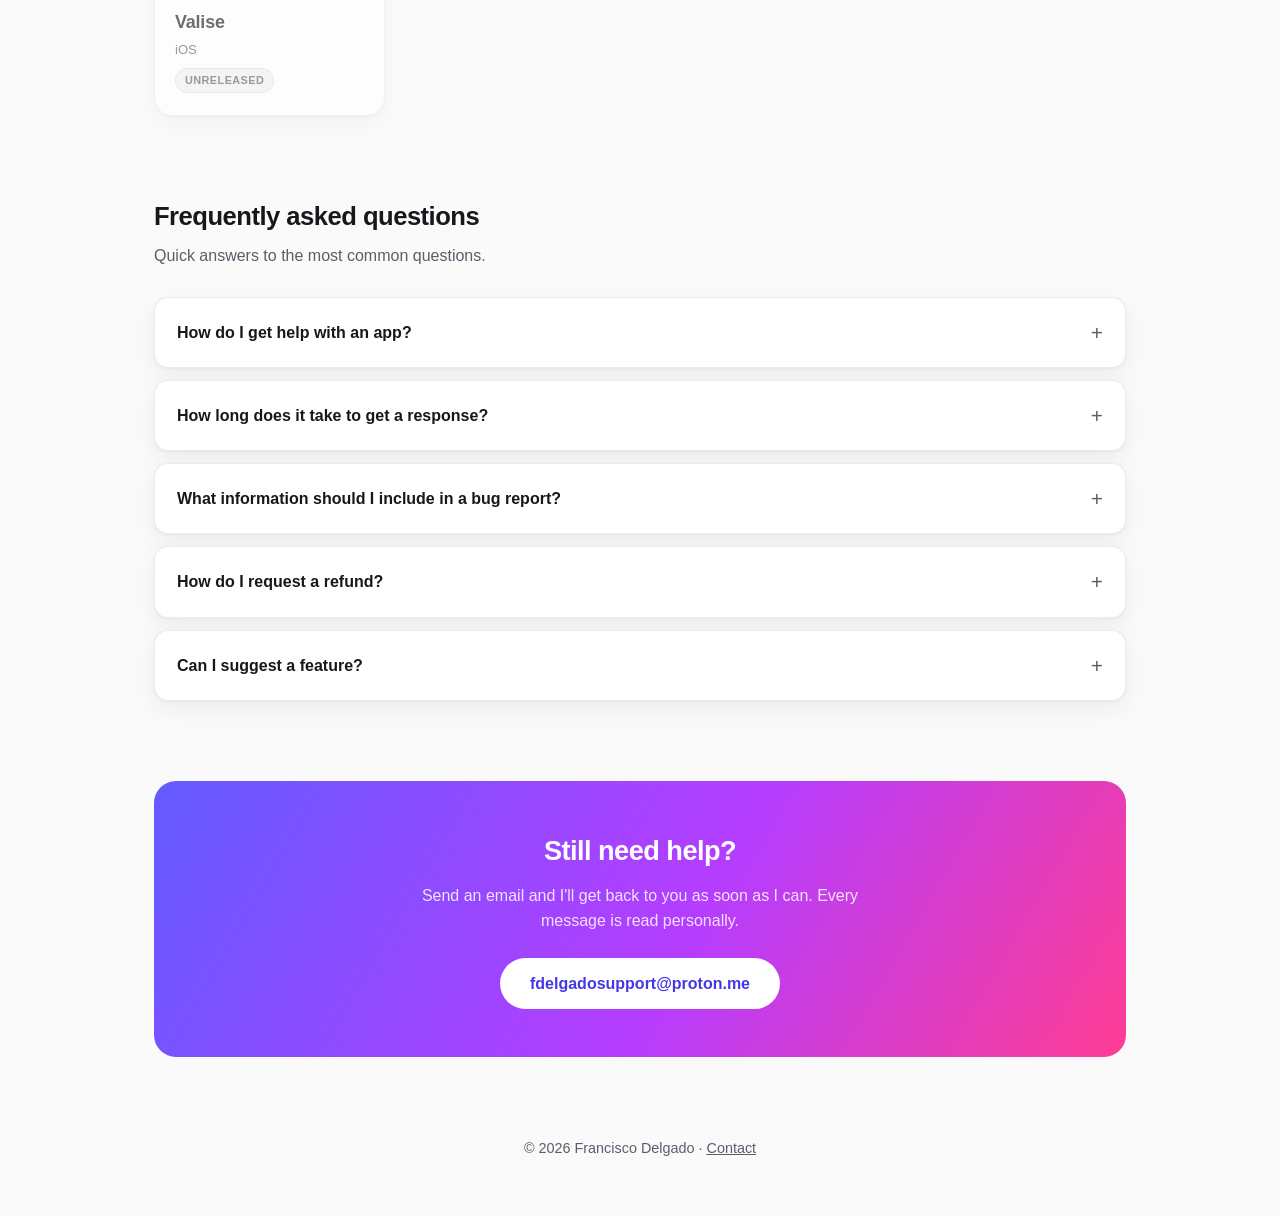
==== commit b0327cd0: "Mark Tracely as unreleased Co-Authored-By: Claude Opus 5.5 <noreply@anthropic.com>" ====
--- a/index.html
+++ b/index.html
@@ -4,7 +4,7 @@
 <meta charset="UTF-8">
 <meta name="viewport" content="width=device-width, initial-scale=1.0">
 <title>App Support — Francisco Delgado</title>
-<meta name="description" content="Support hub for apps by Francisco Delgado. Get help with Vanta, Relay, Recital, and Tracely, and see what's coming next.">
+<meta name="description" content="Support hub for apps by Francisco Delgado. Get help with Vanta, Relay, and Recital, and see what's coming next.">
 <link rel="stylesheet" href="style.css">
 </head>
 <body>
@@ -23,7 +23,7 @@
 
   <section id="apps">
     <h2 class="section-title">Apps</h2>
-    <p class="section-sub">Vanta, Relay, Recital, and Tracely are available now — tap any of them for support and its privacy policy. Everything else below is still in development.</p>
+    <p class="section-sub">Vanta, Relay, and Recital are available now — tap any of them for support and its privacy policy. Everything else below is still in development.</p>
     <div class="app-grid">
 
       <a class="app-card" id="vanta" href="vanta.html">
@@ -62,7 +62,7 @@
         <img class="app-icon" src="tracely-icon.png" alt="Tracely app icon">
         <div class="app-name">Tracely</div>
         <div class="app-platform">iOS</div>
-        <span class="status-badge available">Available</span>
+        <span class="status-badge unreleased">Unreleased</span>
         <span class="app-card-cta">Support &amp; privacy →</span>
       </a>
 
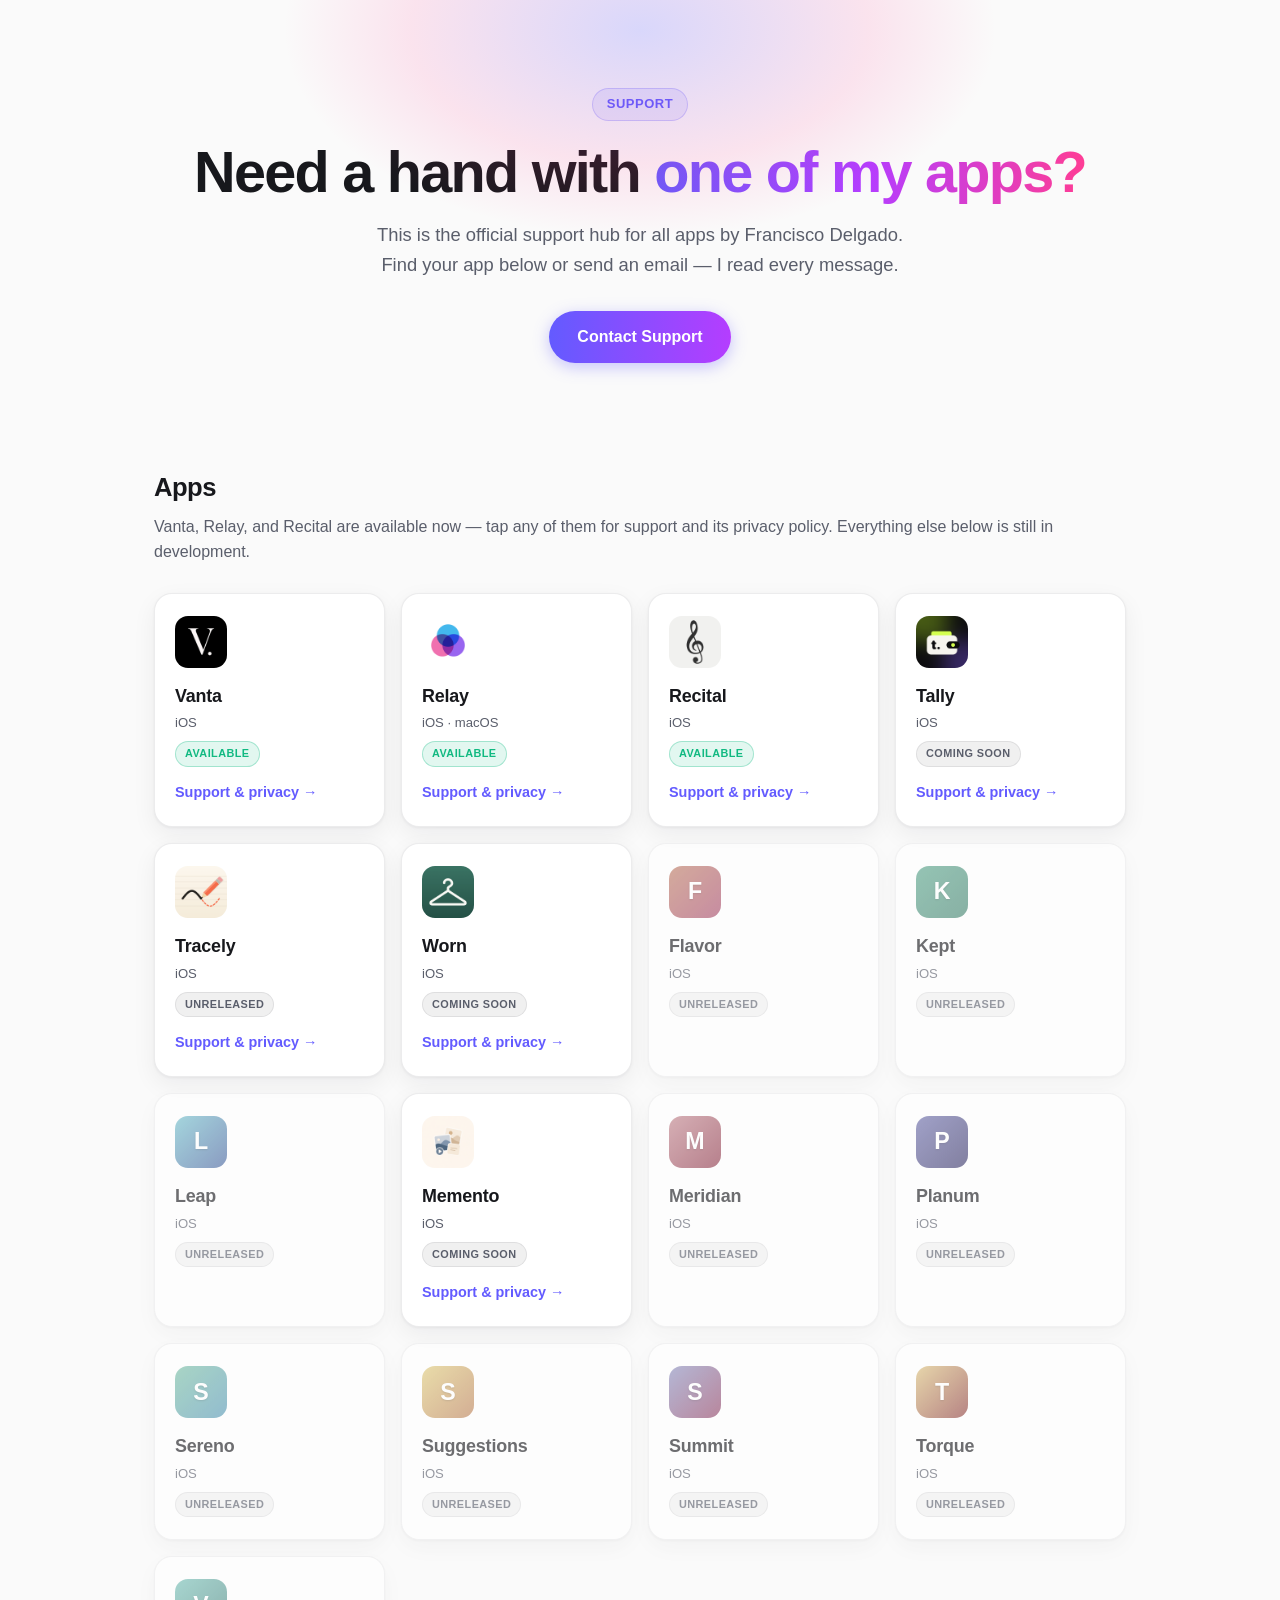
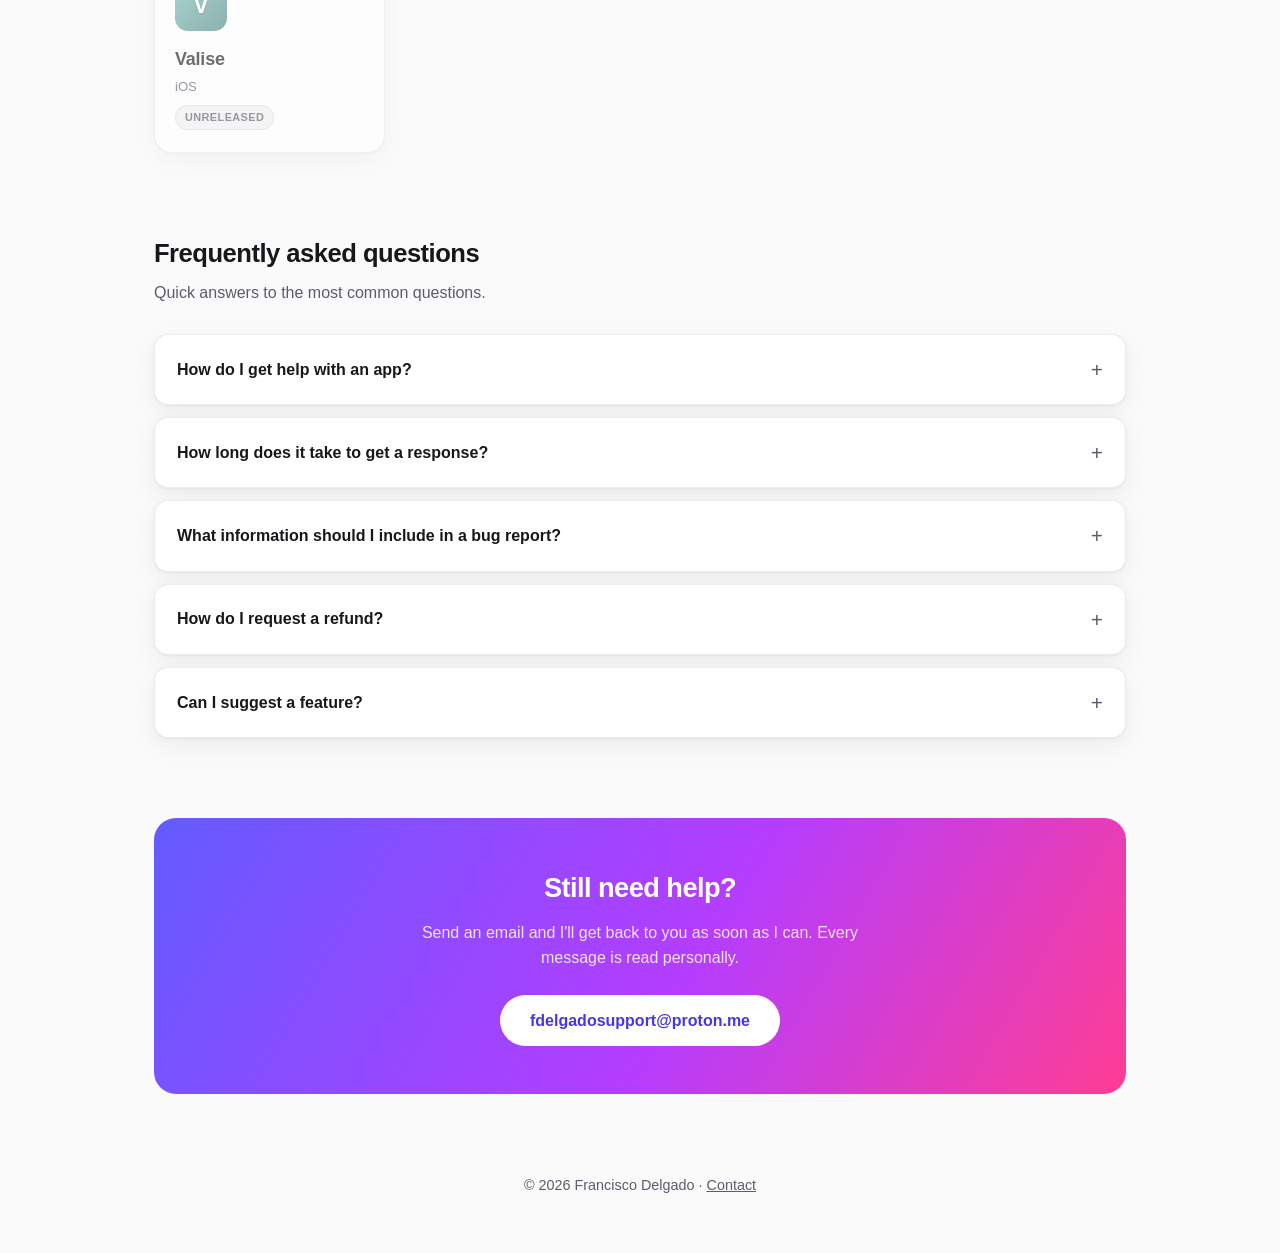
==== commit f7f099e1: "Add Memento support and privacy page Co-Authored-By: Claude Opus 5.5 <noreply@anthropic.com>" ====
--- a/index.html
+++ b/index.html
@@ -95,12 +95,13 @@
         <span class="status-badge unreleased">Unreleased</span>
       </div>
 
-      <div class="app-card is-unreleased" id="memento">
-        <div class="app-icon g-memento">M</div>
+      <a class="app-card" id="memento" href="memento.html">
+        <img class="app-icon" src="memento-icon.png" alt="Memento app icon">
         <div class="app-name">Memento</div>
         <div class="app-platform">iOS</div>
-        <span class="status-badge unreleased">Unreleased</span>
-      </div>
+        <span class="status-badge unreleased">Coming soon</span>
+        <span class="app-card-cta">Support &amp; privacy →</span>
+      </a>
 
       <div class="app-card is-unreleased" id="meridian">
         <div class="app-icon g-meridian">M</div>
